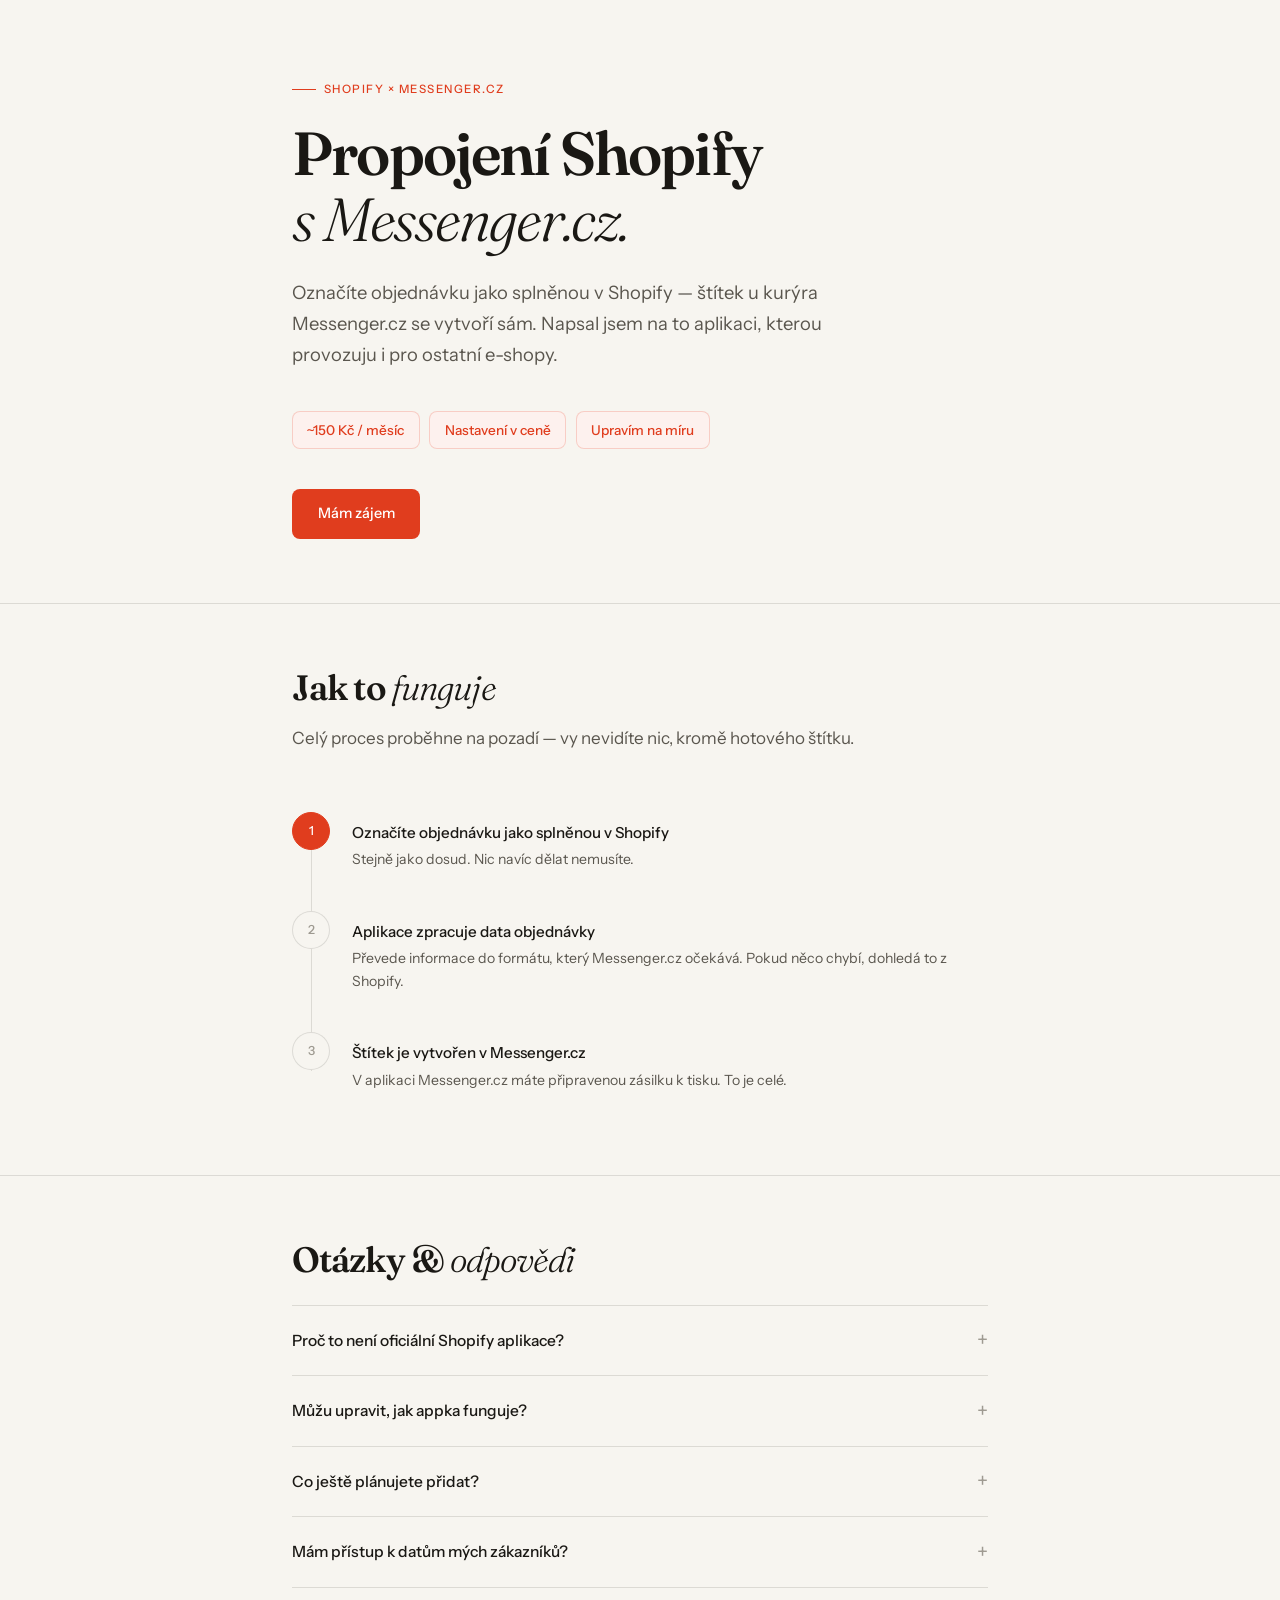
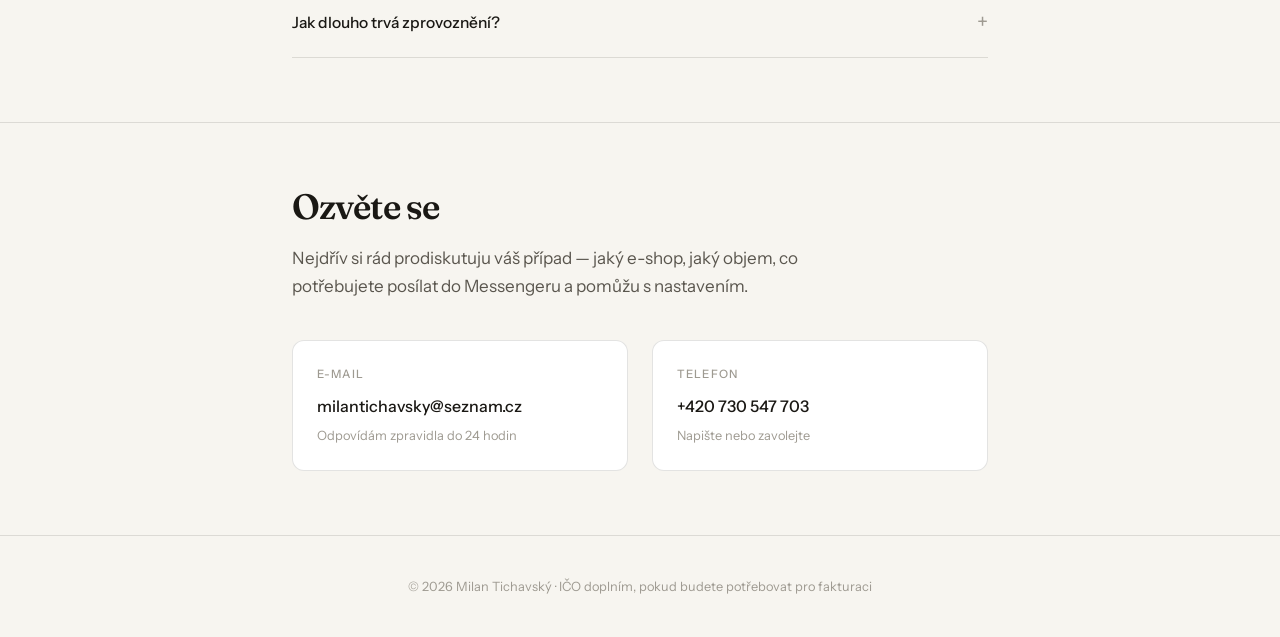
==== integrace-messenger/index.html @ 4d3cd2f3 "Init" ====
<!DOCTYPE html>
<html lang="cs">
<head>
  <meta charset="UTF-8" />
  <meta name="viewport" content="width=device-width, initial-scale=1.0" />

  <title>Shopify × Messenger.cz integrace | Automatické štítky pro váš e-shop</title>
  <meta name="description" content="Propojte Shopify s Messenger.cz bez kompromisů. Při splnění objednávky se štítek vytvoří automaticky. Nastavení, podpora a provoz za ~150 Kč/měsíc." />
  <meta name="author" content="Milan Tichavský" />
  <link rel="canonical" href="https://milanticho.github.io/integrace-messenger/" />

  <!-- Open Graph -->
  <meta property="og:type" content="website" />
  <meta property="og:title" content="Shopify × Messenger.cz integrace" />
  <meta property="og:description" content="Automatické vytváření štítků při splnění objednávky. Žádná složitost, férová cena, živý člověk za tím." />
  <meta property="og:url" content="https://milanticho.github.io/integrace-messenger/" />
  <meta property="og:locale" content="cs_CZ" />

  <!-- Structured Data -->
  <script type="application/ld+json">
  {
    "@context": "https://schema.org",
    "@type": "Service",
    "name": "Shopify × Messenger.cz integrace",
    "description": "Automatické propojení Shopify e-shopu s kurýrní službou Messenger.cz. Při splnění objednávky se automaticky vytvoří přepravní štítek.",
    "provider": {
      "@type": "Person",
      "name": "Milan Tichavský",
      "email": "milantichavsky@seznam.cz",
      "telephone": "+420730547703"
    },
    "offers": {
      "@type": "Offer",
      "priceCurrency": "CZK",
      "price": "150",
      "priceSpecification": {
        "@type": "UnitPriceSpecification",
        "price": "150",
        "priceCurrency": "CZK",
        "unitText": "měsíc"
      }
    },
    "areaServed": "CZ"
  }
  </script>

  <link rel="preconnect" href="https://fonts.googleapis.com" />
  <link rel="preconnect" href="https://fonts.gstatic.com" crossorigin />
  <link href="https://fonts.googleapis.com/css2?family=Fraunces:ital,opsz,wght@0,9..144,300;0,9..144,600;1,9..144,300&family=Instrument+Sans:wght@400;500&display=swap" rel="stylesheet" />

  <style>
    *, *::before, *::after { box-sizing: border-box; margin: 0; padding: 0; }

    :root {
      --bg: #f7f5f0;
      --surface: #ffffff;
      --ink: #1a1814;
      --ink2: #5a564e;
      --ink3: #9e9a91;
      --accent: #e03d1e;
      --accent-bg: #fdf1ee;
      --rule: rgba(26,24,20,0.12);
      --max: 760px;
    }

    html { scroll-behavior: smooth; }

    body {
      font-family: 'Instrument Sans', sans-serif;
      background: var(--bg);
      color: var(--ink);
      font-size: 17px;
      line-height: 1.65;
      -webkit-font-smoothing: antialiased;
    }

    /* ── Layout ── */
    .wrap {
      max-width: var(--max);
      margin: 0 auto;
      padding: 0 2rem;
    }

    /* ── Nav ── */
    nav {
      border-bottom: 1px solid var(--rule);
      padding: 1.25rem 0;
      position: sticky;
      top: 0;
      background: rgba(247,245,240,0.92);
      backdrop-filter: blur(8px);
      z-index: 10;
    }

    nav .wrap {
      display: flex;
      align-items: center;
      justify-content: space-between;
    }

    .nav-logo {
      font-family: 'Fraunces', serif;
      font-size: 1rem;
      font-weight: 300;
      letter-spacing: -0.01em;
      color: var(--ink);
      text-decoration: none;
    }

    .nav-logo span {
      color: var(--accent);
    }

    .nav-cta {
      font-size: 0.8rem;
      font-weight: 500;
      color: var(--accent);
      text-decoration: none;
      border: 1.5px solid var(--accent);
      border-radius: 6px;
      padding: 0.4rem 0.9rem;
      transition: background 0.15s, color 0.15s;
    }

    .nav-cta:hover {
      background: var(--accent);
      color: #fff;
    }

    /* ── Hero ── */
    .hero {
      padding: 5rem 0 4rem;
      border-bottom: 1px solid var(--rule);

      opacity: 0;
      transform: translateY(16px);
      animation: rise 0.6s cubic-bezier(0.22,1,0.36,1) 0.1s forwards;
    }

    @keyframes rise {
      to { opacity: 1; transform: translateY(0); }
    }

    .eyebrow {
      font-size: 0.72rem;
      font-weight: 500;
      letter-spacing: 0.13em;
      text-transform: uppercase;
      color: var(--accent);
      margin-bottom: 1.4rem;
      display: flex;
      align-items: center;
      gap: 0.5rem;
    }

    .eyebrow::before {
      content: '';
      display: block;
      width: 24px;
      height: 1.5px;
      background: var(--accent);
    }

    h1 {
      font-family: 'Fraunces', serif;
      font-size: clamp(2.4rem, 5.5vw, 3.8rem);
      font-weight: 600;
      line-height: 1.08;
      letter-spacing: -0.03em;
      color: var(--ink);
      margin-bottom: 1.5rem;
    }

    h1 em {
      font-style: italic;
      font-weight: 300;
    }

    .hero-sub {
      font-size: 1.15rem;
      color: var(--ink2);
      max-width: 560px;
      line-height: 1.7;
      margin-bottom: 2.5rem;
    }

    .hero-pills {
      display: flex;
      gap: 0.6rem;
      flex-wrap: wrap;
      margin-bottom: 2.5rem;
    }

    .price-pill {
      display: inline-flex;
      align-items: center;
      background: var(--accent-bg);
      border: 1.5px solid rgba(224,61,30,0.2);
      border-radius: 8px;
      padding: 0.45rem 0.9rem;
      font-size: 0.85rem;
      font-weight: 500;
      color: var(--accent);
    }

    .hero-actions {
      display: flex;
      gap: 1rem;
      flex-wrap: wrap;
      align-items: center;
    }

    .btn-primary {
      font-family: 'Instrument Sans', sans-serif;
      font-size: 0.9rem;
      font-weight: 500;
      color: #fff;
      background: var(--accent);
      border: none;
      border-radius: 8px;
      padding: 0.8rem 1.6rem;
      cursor: pointer;
      text-decoration: none;
      transition: opacity 0.15s, transform 0.15s;
      display: inline-block;
    }

    .btn-primary:hover { opacity: 0.88; transform: translateY(-1px); }

    .btn-ghost {
      font-size: 0.9rem;
      color: var(--ink2);
      text-decoration: none;
      border-bottom: 1px solid var(--rule);
      padding-bottom: 1px;
      transition: color 0.15s, border-color 0.15s;
    }

    .btn-ghost:hover { color: var(--ink); border-color: var(--ink); }

    /* ── Sections ── */
    section {
      padding: 4rem 0;
      border-bottom: 1px solid var(--rule);
    }

    h2 {
      font-family: 'Fraunces', serif;
      font-size: clamp(1.6rem, 3.5vw, 2.2rem);
      font-weight: 600;
      line-height: 1.15;
      letter-spacing: -0.025em;
      margin-bottom: 1rem;
    }

    h2 em { font-style: italic; font-weight: 300; }

    .section-intro {
      color: var(--ink2);
      max-width: 580px;
      margin-bottom: 2.5rem;
    }

    /* ── How it works ── */
    .steps {
      display: flex;
      flex-direction: column;
      gap: 0;
      position: relative;
    }

    .steps::before {
      content: '';
      position: absolute;
      left: 19px;
      top: 40px;
      bottom: 40px;
      width: 1px;
      background: var(--rule);
    }

    .step {
      display: grid;
      grid-template-columns: 40px 1fr;
      gap: 1.25rem;
      padding: 1.25rem 0;
      align-items: start;
    }

    .step-num {
      width: 38px;
      height: 38px;
      border-radius: 50%;
      border: 1.5px solid var(--rule);
      background: var(--bg);
      display: flex;
      align-items: center;
      justify-content: center;
      font-size: 0.78rem;
      font-weight: 500;
      color: var(--ink3);
      flex-shrink: 0;
      position: relative;
      z-index: 1;
    }

    .step-num.active {
      border-color: var(--accent);
      background: var(--accent);
      color: #fff;
    }

    .step-title {
      font-weight: 500;
      font-size: 0.95rem;
      margin-bottom: 0.2rem;
      margin-top: 0.5rem;
    }

    .step-desc {
      font-size: 0.88rem;
      color: var(--ink2);
      line-height: 1.6;
    }

    /* ── Honesty box ── */
    .honesty-box {
      background: var(--surface);
      border: 1px solid var(--rule);
      border-left: 3px solid var(--accent);
      border-radius: 10px;
      padding: 1.75rem 2rem;
      margin-top: 1rem;
    }

    .honesty-box p + p { margin-top: 0.85rem; }

    .honesty-box strong {
      font-weight: 500;
      color: var(--ink);
    }

    /* ── FAQ ── */
    .faq-list {
      display: flex;
      flex-direction: column;
      gap: 0;
    }

    details {
      border-bottom: 1px solid var(--rule);
    }

    details:first-child { border-top: 1px solid var(--rule); }

    summary {
      font-weight: 500;
      font-size: 0.97rem;
      padding: 1.1rem 0;
      cursor: pointer;
      list-style: none;
      display: flex;
      justify-content: space-between;
      align-items: center;
      gap: 1rem;
    }

    summary::-webkit-details-marker { display: none; }

    summary::after {
      content: '+';
      font-size: 1.3rem;
      font-weight: 300;
      color: var(--ink3);
      flex-shrink: 0;
      transition: transform 0.2s;
    }

    details[open] summary::after {
      transform: rotate(45deg);
    }

    .faq-answer {
      font-size: 0.9rem;
      color: var(--ink2);
      line-height: 1.7;
      padding-bottom: 1.1rem;
    }

    .faq-answer p + p { margin-top: 0.6rem; }

    /* ── Contact ── */
    .contact-grid {
      display: grid;
      grid-template-columns: 1fr 1fr;
      gap: 1.5rem;
      margin-top: 0.5rem;
    }

    @media (max-width: 520px) {
      .contact-grid { grid-template-columns: 1fr; }
    }

    .contact-card {
      background: var(--surface);
      border: 1px solid var(--rule);
      border-radius: 12px;
      padding: 1.5rem;
    }

    .contact-label {
      font-size: 0.72rem;
      font-weight: 500;
      letter-spacing: 0.1em;
      text-transform: uppercase;
      color: var(--ink3);
      margin-bottom: 0.5rem;
    }

    .contact-value {
      font-size: 1rem;
      font-weight: 500;
      color: var(--ink);
      text-decoration: none;
      word-break: break-all;
    }

    .contact-value:hover { color: var(--accent); }

    .contact-note {
      font-size: 0.8rem;
      color: var(--ink3);
      margin-top: 0.35rem;
    }

    /* ── Footer ── */
    footer {
      padding: 2.5rem 0;
      text-align: center;
      font-size: 0.8rem;
      color: var(--ink3);
    }

    footer a {
      color: var(--ink3);
      text-decoration: none;
    }

    footer a:hover { color: var(--accent); }

    /* ── Utilities ── */
    .mt-sm { margin-top: 0.75rem; }
    .mt-md { margin-top: 1.5rem; }

    a { color: var(--accent); }

    /* ── Stagger animations ── */
    .fade-in {
      opacity: 0;
      transform: translateY(14px);
      transition: opacity 0.5s ease, transform 0.5s ease;
    }

    .fade-in.visible {
      opacity: 1;
      transform: translateY(0);
    }
  </style>
</head>
<body>
  <!-- ── Hero ── -->
  <header class="hero">
    <div class="wrap">
      <p class="eyebrow">Shopify × Messenger.cz</p>
      <h1>Propojení Shopify<br /><em>s Messenger.cz.</em></h1>
      <p class="hero-sub">
        Označíte objednávku jako splněnou v Shopify — štítek u kurýra Messenger.cz
        se vytvoří sám. Napsal jsem na to aplikaci, kterou provozuju
        i pro ostatní e-shopy.
      </p>
      <div class="hero-pills">
        <div class="price-pill">~150 Kč / měsíc</div>
        <div class="price-pill">Nastavení v ceně</div>
        <div class="price-pill">Upravím na míru</div>
      </div>
      <div class="hero-actions">
        <a href="#kontakt" class="btn-primary">Mám zájem</a>
      </div>
    </div>
  </header>

  <!-- ── How it works ── -->
  <section id="jak-to-funguje">
    <div class="wrap fade-in">
      <h2>Jak to <em>funguje</em></h2>
      <p class="section-intro">Celý proces proběhne na pozadí — vy nevidíte nic, kromě hotového štítku.</p>
      <div class="steps">
        <div class="step">
          <div class="step-num active">1</div>
          <div>
            <p class="step-title">Označíte objednávku jako splněnou v Shopify</p>
            <p class="step-desc">Stejně jako dosud. Nic navíc dělat nemusíte.</p>
          </div>
        </div>
        <div class="step">
          <div class="step-num">2</div>
          <div>
            <p class="step-title">Aplikace zpracuje data objednávky</p>
            <p class="step-desc">Převede informace do formátu, který Messenger.cz očekává. Pokud něco chybí, dohledá to z Shopify.</p>
          </div>
        </div>
        <div class="step">
          <div class="step-num">3</div>
          <div>
            <p class="step-title">Štítek je vytvořen v Messenger.cz</p>
            <p class="step-desc">V aplikaci Messenger.cz máte připravenou zásilku k tisku. To je celé.</p>
          </div>
        </div>
      </div>
    </div>
  </section>

  <!-- ── FAQ ── -->
  <section id="faq">
    <div class="wrap fade-in">
      <h2>Otázky & <em>odpovědi</em></h2>
      <div class="faq-list mt-md">
        <details>
          <summary>Proč to není oficiální Shopify aplikace?</summary>
          <div class="faq-answer">
            <p>Napsal jsem si aplikaci sám pro bráchův e-shop <a href="https://euphorias.cz" target="_blank"
                rel="noopener">euphorias.cz</a> a protože funguje, nabízím ji i ostatním. Shopify aplikace se mi momentálně nevyplatí, výsledek by byl funkčně stejný.</p>
          </div>
        </details>

        <details>
          <summary>Můžu upravit, jak appka funguje?</summary>
          <div class="faq-answer">
            <p>Ano. Aktuálně se štítek vytváří při označení objednávky jako splněné, ale spouštění i předávaná data se dají změnit podle vašich potřeb.</p>
          </div>
        </details>

        <details>
          <summary>Co ještě plánujete přidat?</summary>
          <div class="faq-answer">
            <p>Automatické propisování čísla zásilky zpátky do Shopify objednávky a odkaz na zásilku v Messenger.cz. Ještě jsem se k tomu nedostal, ale jde to udělat.</p>
          </div>
        </details>

        <details>
          <summary>Mám přístup k datům mých zákazníků?</summary>
          <div class="faq-answer">
            <p>Data zákazníků prochází aplikací jen po dobu zpracování požadavku — nikam se neukládají. Aplikace běží
            na Cloudflare Workers, takže žádné trvalé uchovávání dat neexistuje.</p>
          </div>
        </details>

        <details>
          <summary>Jak dlouho trvá zprovoznění?</summary>
          <div class="faq-answer">
            <p>Krátká konzultace, nastavení webhooků v Shopify a nasazení — reálně hodiny. Záleží hlavně na
            tom, kdy si zavoláme nebo si vyměníme e-maily.</p>
          </div>
        </details>
      </div>
    </div>
  </section>

  <!-- ── Contact ── -->
  <section id="kontakt">
    <div class="wrap fade-in">
      <h2>Ozvěte se</h2>
      <p class="section-intro">
        Nejdřív si rád prodiskutuju váš případ — jaký e-shop, jaký objem,
        co potřebujete posílat do Messengeru a pomůžu s nastavením.
      </p>
      <div class="contact-grid">
        <div class="contact-card">
          <p class="contact-label">E-mail</p>
          <a class="contact-value" href="mailto:milantichavsky@seznam.cz">milantichavsky@seznam.cz</a>
          <p class="contact-note">Odpovídám zpravidla do 24 hodin</p>
        </div>
        <div class="contact-card">
          <p class="contact-label">Telefon</p>
          <a class="contact-value" href="tel:+420730547703">+420 730 547 703</a>
          <p class="contact-note">Napište nebo zavolejte</p>
        </div>
      </div>
    </div>
  </section>

  <!-- ── Footer ── -->
  <footer>
    <div class="wrap">
      <p>&copy; 2026 Milan Tichavský · IČO doplním, pokud budete potřebovat pro fakturaci</p>
    </div>
  </footer>

  <script>
    // Scroll-triggered fade-in
    const obs = new IntersectionObserver(
      entries => entries.forEach(e => { if (e.isIntersecting) { e.target.classList.add('visible'); obs.unobserve(e.target); } }),
      { threshold: 0.1 }
    );
    document.querySelectorAll('.fade-in').forEach(el => obs.observe(el));
  </script>
</body>
</html>
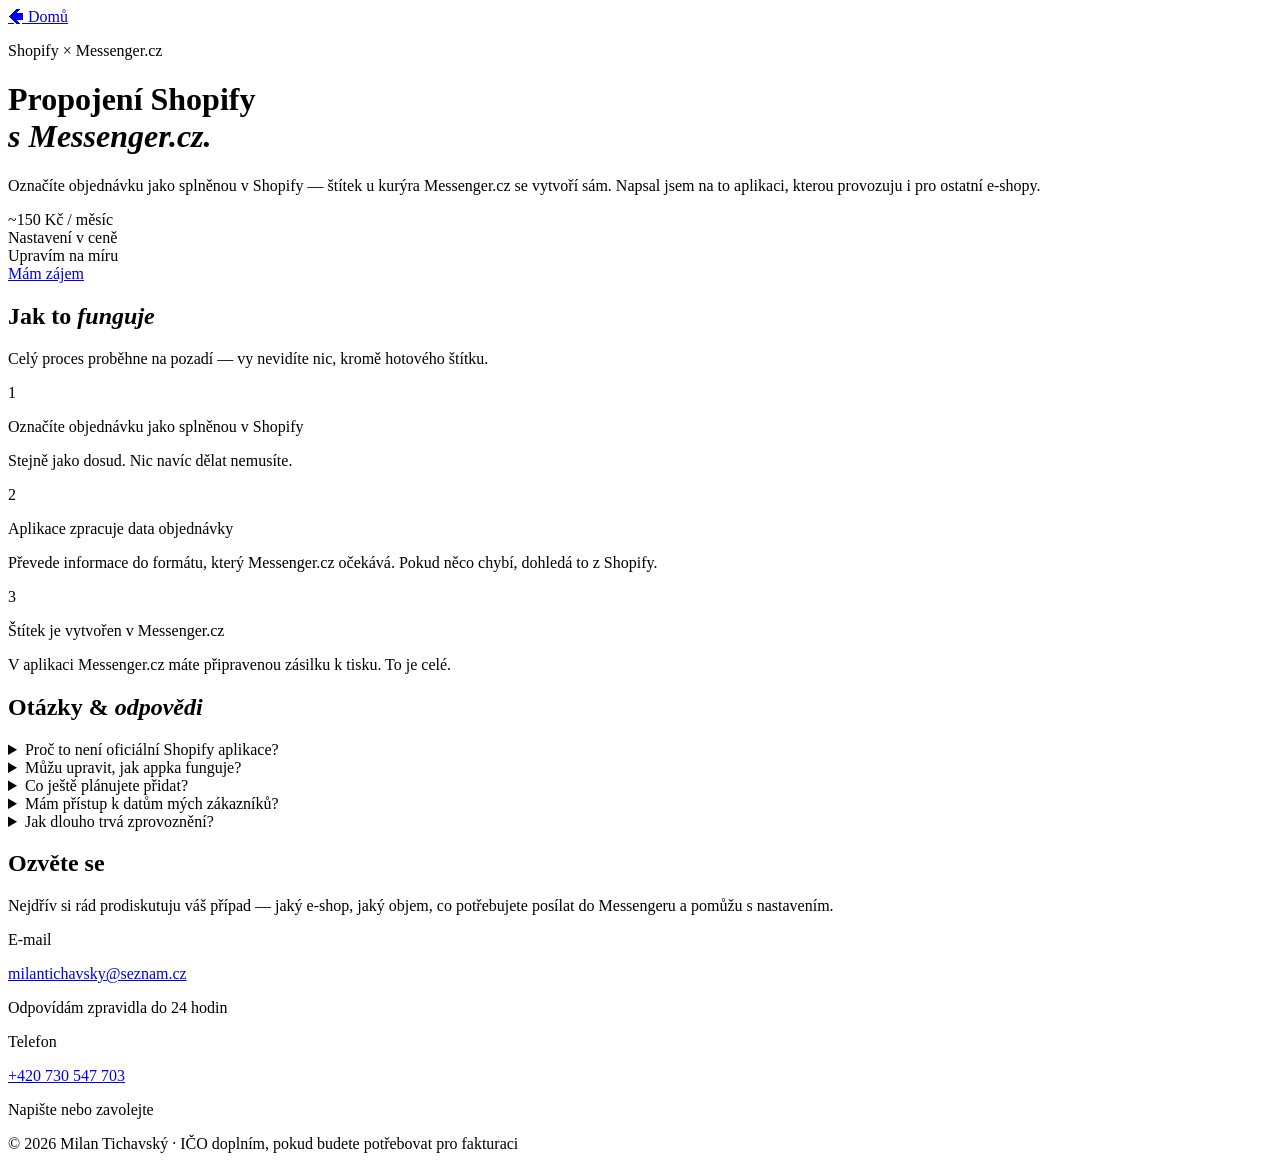
==== commit dc61c3b8: "Improve!" ====
--- a/integrace-messenger/index.html
+++ b/integrace-messenger/index.html
@@ -47,427 +47,11 @@
   <link rel="preconnect" href="https://fonts.googleapis.com" />
   <link rel="preconnect" href="https://fonts.gstatic.com" crossorigin />
   <link href="https://fonts.googleapis.com/css2?family=Fraunces:ital,opsz,wght@0,9..144,300;0,9..144,600;1,9..144,300&family=Instrument+Sans:wght@400;500&display=swap" rel="stylesheet" />
-
-  <style>
-    *, *::before, *::after { box-sizing: border-box; margin: 0; padding: 0; }
-
-    :root {
-      --bg: #f7f5f0;
-      --surface: #ffffff;
-      --ink: #1a1814;
-      --ink2: #5a564e;
-      --ink3: #9e9a91;
-      --accent: #e03d1e;
-      --accent-bg: #fdf1ee;
-      --rule: rgba(26,24,20,0.12);
-      --max: 760px;
-    }
-
-    html { scroll-behavior: smooth; }
-
-    body {
-      font-family: 'Instrument Sans', sans-serif;
-      background: var(--bg);
-      color: var(--ink);
-      font-size: 17px;
-      line-height: 1.65;
-      -webkit-font-smoothing: antialiased;
-    }
-
-    /* ── Layout ── */
-    .wrap {
-      max-width: var(--max);
-      margin: 0 auto;
-      padding: 0 2rem;
-    }
-
-    /* ── Nav ── */
-    nav {
-      border-bottom: 1px solid var(--rule);
-      padding: 1.25rem 0;
-      position: sticky;
-      top: 0;
-      background: rgba(247,245,240,0.92);
-      backdrop-filter: blur(8px);
-      z-index: 10;
-    }
-
-    nav .wrap {
-      display: flex;
-      align-items: center;
-      justify-content: space-between;
-    }
-
-    .nav-logo {
-      font-family: 'Fraunces', serif;
-      font-size: 1rem;
-      font-weight: 300;
-      letter-spacing: -0.01em;
-      color: var(--ink);
-      text-decoration: none;
-    }
-
-    .nav-logo span {
-      color: var(--accent);
-    }
-
-    .nav-cta {
-      font-size: 0.8rem;
-      font-weight: 500;
-      color: var(--accent);
-      text-decoration: none;
-      border: 1.5px solid var(--accent);
-      border-radius: 6px;
-      padding: 0.4rem 0.9rem;
-      transition: background 0.15s, color 0.15s;
-    }
-
-    .nav-cta:hover {
-      background: var(--accent);
-      color: #fff;
-    }
-
-    /* ── Hero ── */
-    .hero {
-      padding: 5rem 0 4rem;
-      border-bottom: 1px solid var(--rule);
-
-      opacity: 0;
-      transform: translateY(16px);
-      animation: rise 0.6s cubic-bezier(0.22,1,0.36,1) 0.1s forwards;
-    }
-
-    @keyframes rise {
-      to { opacity: 1; transform: translateY(0); }
-    }
-
-    .eyebrow {
-      font-size: 0.72rem;
-      font-weight: 500;
-      letter-spacing: 0.13em;
-      text-transform: uppercase;
-      color: var(--accent);
-      margin-bottom: 1.4rem;
-      display: flex;
-      align-items: center;
-      gap: 0.5rem;
-    }
-
-    .eyebrow::before {
-      content: '';
-      display: block;
-      width: 24px;
-      height: 1.5px;
-      background: var(--accent);
-    }
-
-    h1 {
-      font-family: 'Fraunces', serif;
-      font-size: clamp(2.4rem, 5.5vw, 3.8rem);
-      font-weight: 600;
-      line-height: 1.08;
-      letter-spacing: -0.03em;
-      color: var(--ink);
-      margin-bottom: 1.5rem;
-    }
-
-    h1 em {
-      font-style: italic;
-      font-weight: 300;
-    }
-
-    .hero-sub {
-      font-size: 1.15rem;
-      color: var(--ink2);
-      max-width: 560px;
-      line-height: 1.7;
-      margin-bottom: 2.5rem;
-    }
-
-    .hero-pills {
-      display: flex;
-      gap: 0.6rem;
-      flex-wrap: wrap;
-      margin-bottom: 2.5rem;
-    }
-
-    .price-pill {
-      display: inline-flex;
-      align-items: center;
-      background: var(--accent-bg);
-      border: 1.5px solid rgba(224,61,30,0.2);
-      border-radius: 8px;
-      padding: 0.45rem 0.9rem;
-      font-size: 0.85rem;
-      font-weight: 500;
-      color: var(--accent);
-    }
-
-    .hero-actions {
-      display: flex;
-      gap: 1rem;
-      flex-wrap: wrap;
-      align-items: center;
-    }
-
-    .btn-primary {
-      font-family: 'Instrument Sans', sans-serif;
-      font-size: 0.9rem;
-      font-weight: 500;
-      color: #fff;
-      background: var(--accent);
-      border: none;
-      border-radius: 8px;
-      padding: 0.8rem 1.6rem;
-      cursor: pointer;
-      text-decoration: none;
-      transition: opacity 0.15s, transform 0.15s;
-      display: inline-block;
-    }
-
-    .btn-primary:hover { opacity: 0.88; transform: translateY(-1px); }
-
-    .btn-ghost {
-      font-size: 0.9rem;
-      color: var(--ink2);
-      text-decoration: none;
-      border-bottom: 1px solid var(--rule);
-      padding-bottom: 1px;
-      transition: color 0.15s, border-color 0.15s;
-    }
-
-    .btn-ghost:hover { color: var(--ink); border-color: var(--ink); }
-
-    /* ── Sections ── */
-    section {
-      padding: 4rem 0;
-      border-bottom: 1px solid var(--rule);
-    }
-
-    h2 {
-      font-family: 'Fraunces', serif;
-      font-size: clamp(1.6rem, 3.5vw, 2.2rem);
-      font-weight: 600;
-      line-height: 1.15;
-      letter-spacing: -0.025em;
-      margin-bottom: 1rem;
-    }
-
-    h2 em { font-style: italic; font-weight: 300; }
-
-    .section-intro {
-      color: var(--ink2);
-      max-width: 580px;
-      margin-bottom: 2.5rem;
-    }
-
-    /* ── How it works ── */
-    .steps {
-      display: flex;
-      flex-direction: column;
-      gap: 0;
-      position: relative;
-    }
-
-    .steps::before {
-      content: '';
-      position: absolute;
-      left: 19px;
-      top: 40px;
-      bottom: 40px;
-      width: 1px;
-      background: var(--rule);
-    }
-
-    .step {
-      display: grid;
-      grid-template-columns: 40px 1fr;
-      gap: 1.25rem;
-      padding: 1.25rem 0;
-      align-items: start;
-    }
-
-    .step-num {
-      width: 38px;
-      height: 38px;
-      border-radius: 50%;
-      border: 1.5px solid var(--rule);
-      background: var(--bg);
-      display: flex;
-      align-items: center;
-      justify-content: center;
-      font-size: 0.78rem;
-      font-weight: 500;
-      color: var(--ink3);
-      flex-shrink: 0;
-      position: relative;
-      z-index: 1;
-    }
-
-    .step-num.active {
-      border-color: var(--accent);
-      background: var(--accent);
-      color: #fff;
-    }
-
-    .step-title {
-      font-weight: 500;
-      font-size: 0.95rem;
-      margin-bottom: 0.2rem;
-      margin-top: 0.5rem;
-    }
-
-    .step-desc {
-      font-size: 0.88rem;
-      color: var(--ink2);
-      line-height: 1.6;
-    }
-
-    /* ── Honesty box ── */
-    .honesty-box {
-      background: var(--surface);
-      border: 1px solid var(--rule);
-      border-left: 3px solid var(--accent);
-      border-radius: 10px;
-      padding: 1.75rem 2rem;
-      margin-top: 1rem;
-    }
-
-    .honesty-box p + p { margin-top: 0.85rem; }
-
-    .honesty-box strong {
-      font-weight: 500;
-      color: var(--ink);
-    }
-
-    /* ── FAQ ── */
-    .faq-list {
-      display: flex;
-      flex-direction: column;
-      gap: 0;
-    }
-
-    details {
-      border-bottom: 1px solid var(--rule);
-    }
-
-    details:first-child { border-top: 1px solid var(--rule); }
-
-    summary {
-      font-weight: 500;
-      font-size: 0.97rem;
-      padding: 1.1rem 0;
-      cursor: pointer;
-      list-style: none;
-      display: flex;
-      justify-content: space-between;
-      align-items: center;
-      gap: 1rem;
-    }
-
-    summary::-webkit-details-marker { display: none; }
-
-    summary::after {
-      content: '+';
-      font-size: 1.3rem;
-      font-weight: 300;
-      color: var(--ink3);
-      flex-shrink: 0;
-      transition: transform 0.2s;
-    }
-
-    details[open] summary::after {
-      transform: rotate(45deg);
-    }
-
-    .faq-answer {
-      font-size: 0.9rem;
-      color: var(--ink2);
-      line-height: 1.7;
-      padding-bottom: 1.1rem;
-    }
-
-    .faq-answer p + p { margin-top: 0.6rem; }
-
-    /* ── Contact ── */
-    .contact-grid {
-      display: grid;
-      grid-template-columns: 1fr 1fr;
-      gap: 1.5rem;
-      margin-top: 0.5rem;
-    }
-
-    @media (max-width: 520px) {
-      .contact-grid { grid-template-columns: 1fr; }
-    }
-
-    .contact-card {
-      background: var(--surface);
-      border: 1px solid var(--rule);
-      border-radius: 12px;
-      padding: 1.5rem;
-    }
-
-    .contact-label {
-      font-size: 0.72rem;
-      font-weight: 500;
-      letter-spacing: 0.1em;
-      text-transform: uppercase;
-      color: var(--ink3);
-      margin-bottom: 0.5rem;
-    }
-
-    .contact-value {
-      font-size: 1rem;
-      font-weight: 500;
-      color: var(--ink);
-      text-decoration: none;
-      word-break: break-all;
-    }
-
-    .contact-value:hover { color: var(--accent); }
-
-    .contact-note {
-      font-size: 0.8rem;
-      color: var(--ink3);
-      margin-top: 0.35rem;
-    }
-
-    /* ── Footer ── */
-    footer {
-      padding: 2.5rem 0;
-      text-align: center;
-      font-size: 0.8rem;
-      color: var(--ink3);
-    }
-
-    footer a {
-      color: var(--ink3);
-      text-decoration: none;
-    }
-
-    footer a:hover { color: var(--accent); }
-
-    /* ── Utilities ── */
-    .mt-sm { margin-top: 0.75rem; }
-    .mt-md { margin-top: 1.5rem; }
-
-    a { color: var(--accent); }
-
-    /* ── Stagger animations ── */
-    .fade-in {
-      opacity: 0;
-      transform: translateY(14px);
-      transition: opacity 0.5s ease, transform 0.5s ease;
-    }
-
-    .fade-in.visible {
-      opacity: 1;
-      transform: translateY(0);
-    }
-  </style>
+  <link rel="stylesheet" href="../style.css" />
 </head>
 <body>
+  <a href="../index.html" class="back-pill" id="backPill">🢀 Domů</a>
+
   <!-- ── Hero ── -->
   <header class="hero">
     <div class="wrap">
@@ -597,6 +181,12 @@
   </footer>
 
   <script>
+    // Back pill — hide after scrolling down a bit
+    const pill = document.getElementById('backPill');
+    window.addEventListener('scroll', () => {
+      pill.classList.toggle('hidden', window.scrollY > 80);
+    }, { passive: true });
+
     // Scroll-triggered fade-in
     const obs = new IntersectionObserver(
       entries => entries.forEach(e => { if (e.isIntersecting) { e.target.classList.add('visible'); obs.unobserve(e.target); } }),
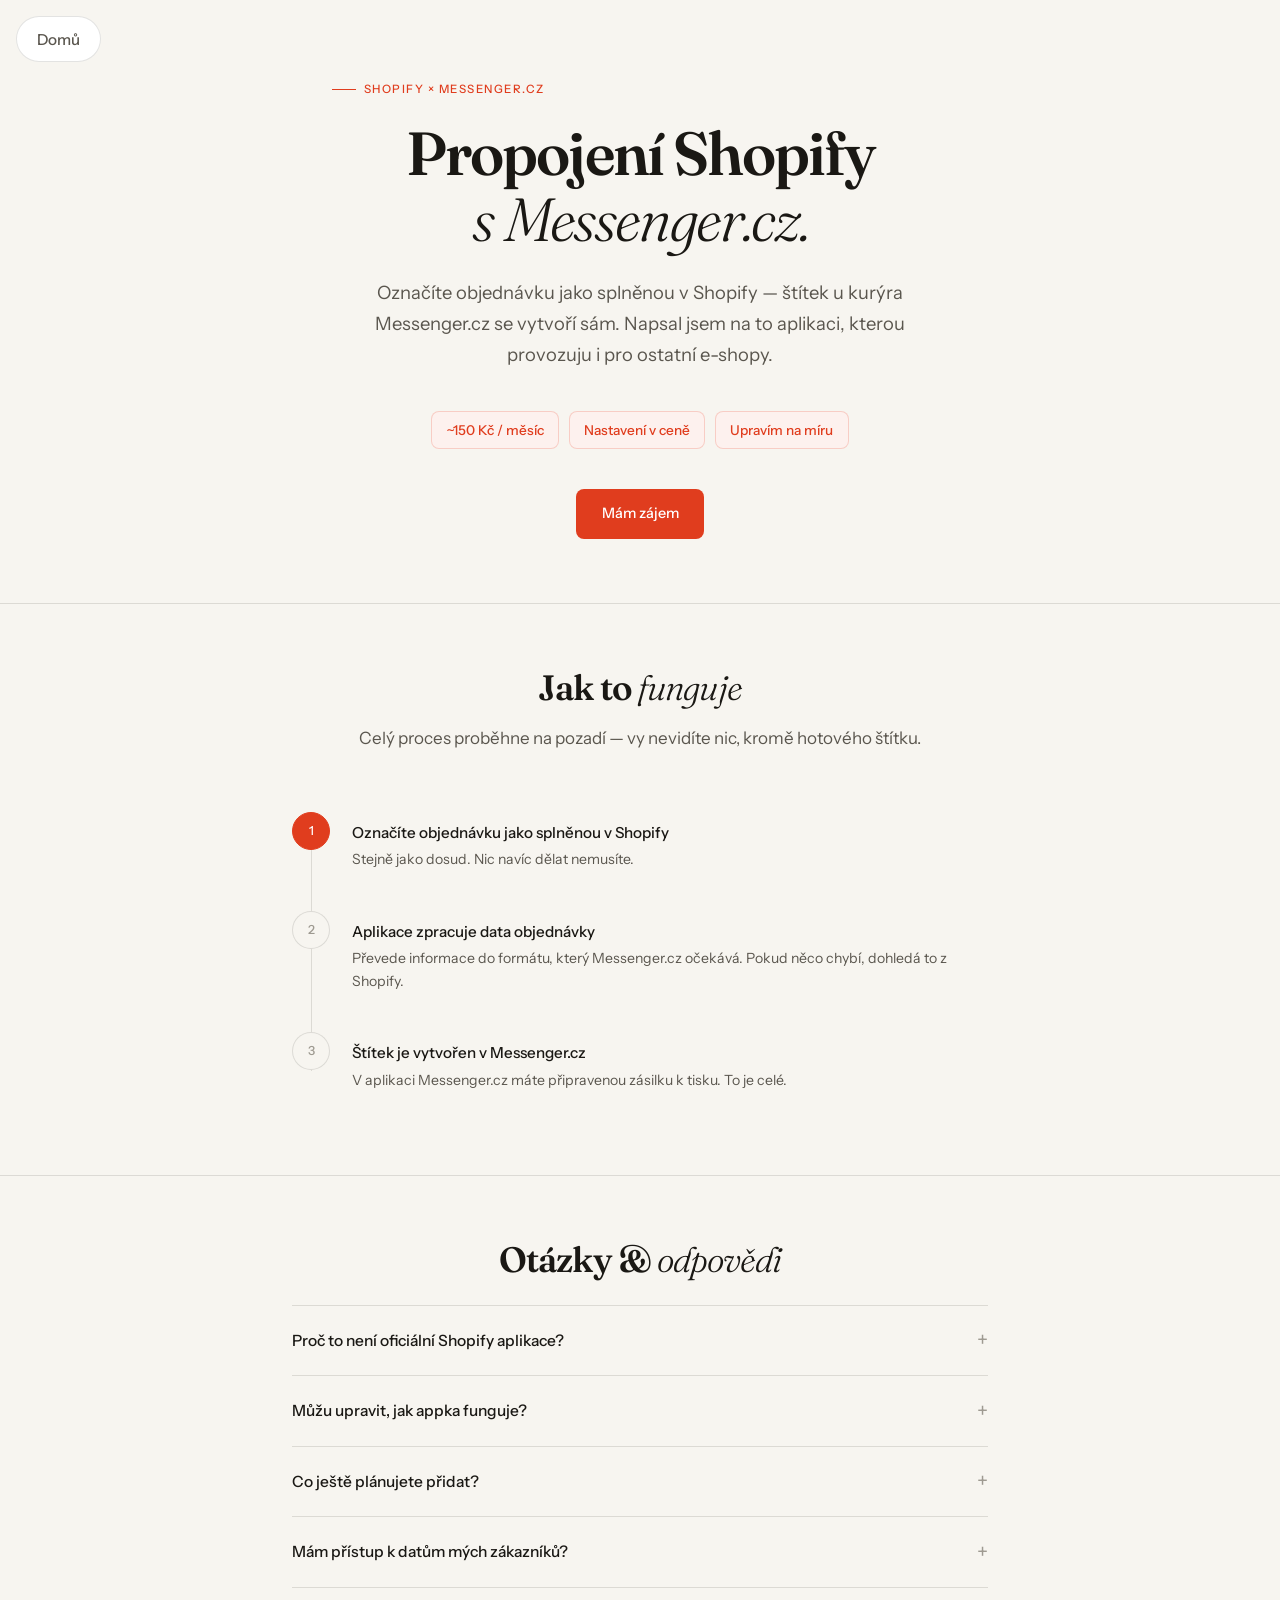
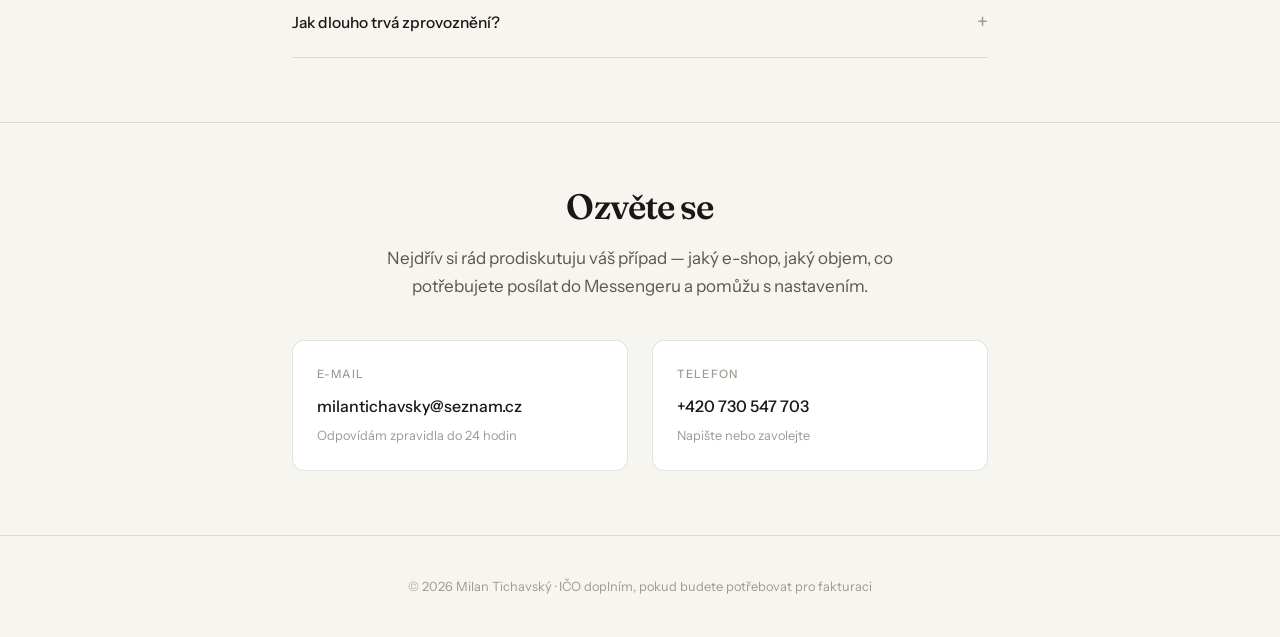
==== commit 8cb30978: "Home - arrow not supported on Safari" ====
--- a/integrace-messenger/index.html
+++ b/integrace-messenger/index.html
@@ -50,7 +50,7 @@
   <link rel="stylesheet" href="../style.css" />
 </head>
 <body>
-  <a href="../index.html" class="back-pill" id="backPill">🢀 Domů</a>
+  <a href="../index.html" class="back-pill" id="backPill">Domů</a>
 
   <!-- ── Hero ── -->
   <header class="hero">
--- a/style.css
+++ b/style.css
@@ -0,0 +1,467 @@
+*, *::before, *::after { box-sizing: border-box; margin: 0; padding: 0; }
+
+:root {
+  --bg: #f7f5f0;
+  --surface: #ffffff;
+  --ink: #1a1814;
+  --ink2: #5a564e;
+  --ink3: #9e9a91;
+  --accent: #e03d1e;
+  --accent-bg: #fdf1ee;
+  --rule: rgba(26,24,20,0.12);
+  --max: 760px;
+}
+
+html { scroll-behavior: smooth; }
+
+body {
+  font-family: 'Instrument Sans', sans-serif;
+  background: var(--bg);
+  color: var(--ink);
+  font-size: 17px;
+  line-height: 1.65;
+  -webkit-font-smoothing: antialiased;
+}
+
+/* ── Layout ── */
+.wrap {
+  max-width: var(--max);
+  margin: 0 auto;
+  padding: 0 2rem;
+}
+
+/* ── Nav ── */
+nav {
+  border-bottom: 1px solid var(--rule);
+  padding: 1.25rem 0;
+  position: sticky;
+  top: 0;
+  background: rgba(247,245,240,0.92);
+  backdrop-filter: blur(8px);
+  z-index: 10;
+}
+
+nav .wrap {
+  display: flex;
+  align-items: center;
+  justify-content: space-between;
+}
+
+.nav-logo {
+  font-family: 'Fraunces', serif;
+  font-size: 1rem;
+  font-weight: 300;
+  letter-spacing: -0.01em;
+  color: var(--ink);
+  text-decoration: none;
+}
+
+.nav-logo span {
+  color: var(--accent);
+}
+
+.nav-cta {
+  font-size: 0.8rem;
+  font-weight: 500;
+  color: var(--accent);
+  text-decoration: none;
+  border: 1.5px solid var(--accent);
+  border-radius: 6px;
+  padding: 0.4rem 0.9rem;
+  transition: background 0.15s, color 0.15s;
+}
+
+.nav-cta:hover {
+  background: var(--accent);
+  color: #fff;
+}
+
+/* ── Centering ── */
+.hero .wrap,
+section .wrap { text-align: center; }
+
+.hero-sub,
+.section-intro { margin-left: auto; margin-right: auto; }
+
+.hero-actions,
+.hero-pills { justify-content: center; }
+
+.steps, .faq-list, .contact-grid { text-align: left; }
+
+/* ── Hero ── */
+.hero {
+  padding: 5rem 0 4rem;
+  border-bottom: 1px solid var(--rule);
+
+  opacity: 0;
+  transform: translateY(16px);
+  animation: rise 0.6s cubic-bezier(0.22,1,0.36,1) 0.1s forwards;
+}
+
+@keyframes rise {
+  to { opacity: 1; transform: translateY(0); }
+}
+
+.eyebrow {
+  font-size: 0.72rem;
+  font-weight: 500;
+  letter-spacing: 0.13em;
+  text-transform: uppercase;
+  color: var(--accent);
+  margin-bottom: 1.4rem;
+  display: flex;
+  align-items: center;
+  gap: 0.5rem;
+}
+
+@media (min-width: 768px) {
+  .eyebrow { padding-left: 2.5rem; }
+}
+
+.eyebrow::before {
+  content: '';
+  display: block;
+  width: 24px;
+  height: 1.5px;
+  background: var(--accent);
+}
+
+h1 {
+  font-family: 'Fraunces', serif;
+  font-size: clamp(2.4rem, 5.5vw, 3.8rem);
+  font-weight: 600;
+  line-height: 1.08;
+  letter-spacing: -0.03em;
+  color: var(--ink);
+  margin-bottom: 1.5rem;
+}
+
+h1 em {
+  font-style: italic;
+  font-weight: 300;
+}
+
+.hero-sub {
+  font-size: 1.15rem;
+  color: var(--ink2);
+  max-width: 560px;
+  line-height: 1.7;
+  margin-bottom: 2.5rem;
+}
+
+.hero-pills {
+  display: flex;
+  gap: 0.6rem;
+  flex-wrap: wrap;
+  margin-bottom: 2.5rem;
+}
+
+.price-pill {
+  display: inline-flex;
+  align-items: center;
+  background: var(--accent-bg);
+  border: 1.5px solid rgba(224,61,30,0.2);
+  border-radius: 8px;
+  padding: 0.45rem 0.9rem;
+  font-size: 0.85rem;
+  font-weight: 500;
+  color: var(--accent);
+}
+
+.hero-actions {
+  display: flex;
+  gap: 1rem;
+  flex-wrap: wrap;
+  align-items: center;
+}
+
+.btn-primary {
+  font-family: 'Instrument Sans', sans-serif;
+  font-size: 0.9rem;
+  font-weight: 500;
+  color: #fff;
+  background: var(--accent);
+  border: none;
+  border-radius: 8px;
+  padding: 0.8rem 1.6rem;
+  cursor: pointer;
+  text-decoration: none;
+  transition: opacity 0.15s, transform 0.15s;
+  display: inline-block;
+}
+
+.btn-primary:hover { opacity: 0.88; transform: translateY(-1px); }
+
+.btn-ghost {
+  font-size: 0.9rem;
+  color: var(--ink2);
+  text-decoration: none;
+  border-bottom: 1px solid var(--rule);
+  padding-bottom: 1px;
+  transition: color 0.15s, border-color 0.15s;
+}
+
+.btn-ghost:hover { color: var(--ink); border-color: var(--ink); }
+
+/* ── Sections ── */
+section {
+  padding: 4rem 0;
+  border-bottom: 1px solid var(--rule);
+}
+
+h2 {
+  font-family: 'Fraunces', serif;
+  font-size: clamp(1.6rem, 3.5vw, 2.2rem);
+  font-weight: 600;
+  line-height: 1.15;
+  letter-spacing: -0.025em;
+  margin-bottom: 1rem;
+}
+
+h2 em { font-style: italic; font-weight: 300; }
+
+.section-intro {
+  color: var(--ink2);
+  max-width: 580px;
+  margin-bottom: 2.5rem;
+}
+
+/* ── How it works ── */
+.steps {
+  display: flex;
+  flex-direction: column;
+  gap: 0;
+  position: relative;
+}
+
+.steps::before {
+  content: '';
+  position: absolute;
+  left: 19px;
+  top: 40px;
+  bottom: 40px;
+  width: 1px;
+  background: var(--rule);
+}
+
+.step {
+  display: grid;
+  grid-template-columns: 40px 1fr;
+  gap: 1.25rem;
+  padding: 1.25rem 0;
+  align-items: start;
+}
+
+.step-num {
+  width: 38px;
+  height: 38px;
+  border-radius: 50%;
+  border: 1.5px solid var(--rule);
+  background: var(--bg);
+  display: flex;
+  align-items: center;
+  justify-content: center;
+  font-size: 0.78rem;
+  font-weight: 500;
+  color: var(--ink3);
+  flex-shrink: 0;
+  position: relative;
+  z-index: 1;
+}
+
+.step-num.active {
+  border-color: var(--accent);
+  background: var(--accent);
+  color: #fff;
+}
+
+.step-title {
+  font-weight: 500;
+  font-size: 0.95rem;
+  margin-bottom: 0.2rem;
+  margin-top: 0.5rem;
+}
+
+.step-desc {
+  font-size: 0.88rem;
+  color: var(--ink2);
+  line-height: 1.6;
+}
+
+/* ── Honesty box ── */
+.honesty-box {
+  background: var(--surface);
+  border: 1px solid var(--rule);
+  border-left: 3px solid var(--accent);
+  border-radius: 10px;
+  padding: 1.75rem 2rem;
+  margin-top: 1rem;
+}
+
+.honesty-box p + p { margin-top: 0.85rem; }
+
+.honesty-box strong {
+  font-weight: 500;
+  color: var(--ink);
+}
+
+/* ── FAQ ── */
+.faq-list {
+  display: flex;
+  flex-direction: column;
+  gap: 0;
+}
+
+details {
+  border-bottom: 1px solid var(--rule);
+}
+
+details:first-child { border-top: 1px solid var(--rule); }
+
+summary {
+  font-weight: 500;
+  font-size: 0.97rem;
+  padding: 1.1rem 0;
+  cursor: pointer;
+  list-style: none;
+  display: flex;
+  justify-content: space-between;
+  align-items: center;
+  gap: 1rem;
+}
+
+summary::-webkit-details-marker { display: none; }
+
+summary::after {
+  content: '+';
+  font-size: 1.3rem;
+  font-weight: 300;
+  color: var(--ink3);
+  flex-shrink: 0;
+  transition: transform 0.2s;
+}
+
+details[open] summary::after {
+  transform: rotate(45deg);
+}
+
+.faq-answer {
+  font-size: 0.9rem;
+  color: var(--ink2);
+  line-height: 1.7;
+  padding-bottom: 1.1rem;
+}
+
+.faq-answer p + p { margin-top: 0.6rem; }
+
+/* ── Contact ── */
+.contact-grid {
+  display: grid;
+  grid-template-columns: 1fr 1fr;
+  gap: 1.5rem;
+  margin-top: 0.5rem;
+}
+
+@media (max-width: 520px) {
+  .contact-grid { grid-template-columns: 1fr; }
+}
+
+.contact-card {
+  background: var(--surface);
+  border: 1px solid var(--rule);
+  border-radius: 12px;
+  padding: 1.5rem;
+}
+
+.contact-label {
+  font-size: 0.72rem;
+  font-weight: 500;
+  letter-spacing: 0.1em;
+  text-transform: uppercase;
+  color: var(--ink3);
+  margin-bottom: 0.5rem;
+}
+
+.contact-value {
+  font-size: 1rem;
+  font-weight: 500;
+  color: var(--ink);
+  text-decoration: none;
+  word-break: break-all;
+}
+
+.contact-value:hover { color: var(--accent); }
+
+.contact-note {
+  font-size: 0.8rem;
+  color: var(--ink3);
+  margin-top: 0.35rem;
+}
+
+/* ── Footer ── */
+footer {
+  padding: 2.5rem 0;
+  text-align: center;
+  font-size: 0.8rem;
+  color: var(--ink3);
+}
+
+footer a {
+  color: var(--ink3);
+  text-decoration: none;
+}
+
+footer a:hover { color: var(--accent); }
+
+/* ── Utilities ── */
+.mt-sm { margin-top: 0.75rem; }
+.mt-md { margin-top: 1.5rem; }
+
+a { color: var(--accent); }
+
+/* ── Back pill ── */
+.back-pill {
+  position: fixed;
+  top: 1rem;
+  left: 1rem;
+  display: inline-flex;
+  align-items: center;
+  gap: 0.3rem;
+  font-size: 0.85rem;
+  font-weight: 500;
+  color: var(--ink2);
+  background: var(--surface);
+  border: 1px solid var(--rule);
+  border-radius: 999px;
+  padding: 0.5rem 1rem;
+  text-decoration: none;
+  z-index: 100;
+  transition: opacity 0.3s ease, transform 0.3s ease, color 0.15s;
+}
+
+@media (min-width: 768px) {
+  .back-pill {
+    font-size: 0.95rem;
+    padding: 0.6rem 1.25rem;
+  }
+}
+
+.back-pill:hover { color: var(--ink); }
+
+.back-pill.hidden {
+  opacity: 0;
+  transform: scale(0.85) translateY(-4px);
+  pointer-events: none;
+}
+
+/* ── Stagger animations ── */
+.fade-in {
+  opacity: 0;
+  transform: translateY(14px);
+  transition: opacity 0.5s ease, transform 0.5s ease;
+}
+
+.fade-in.visible {
+  opacity: 1;
+  transform: translateY(0);
+}
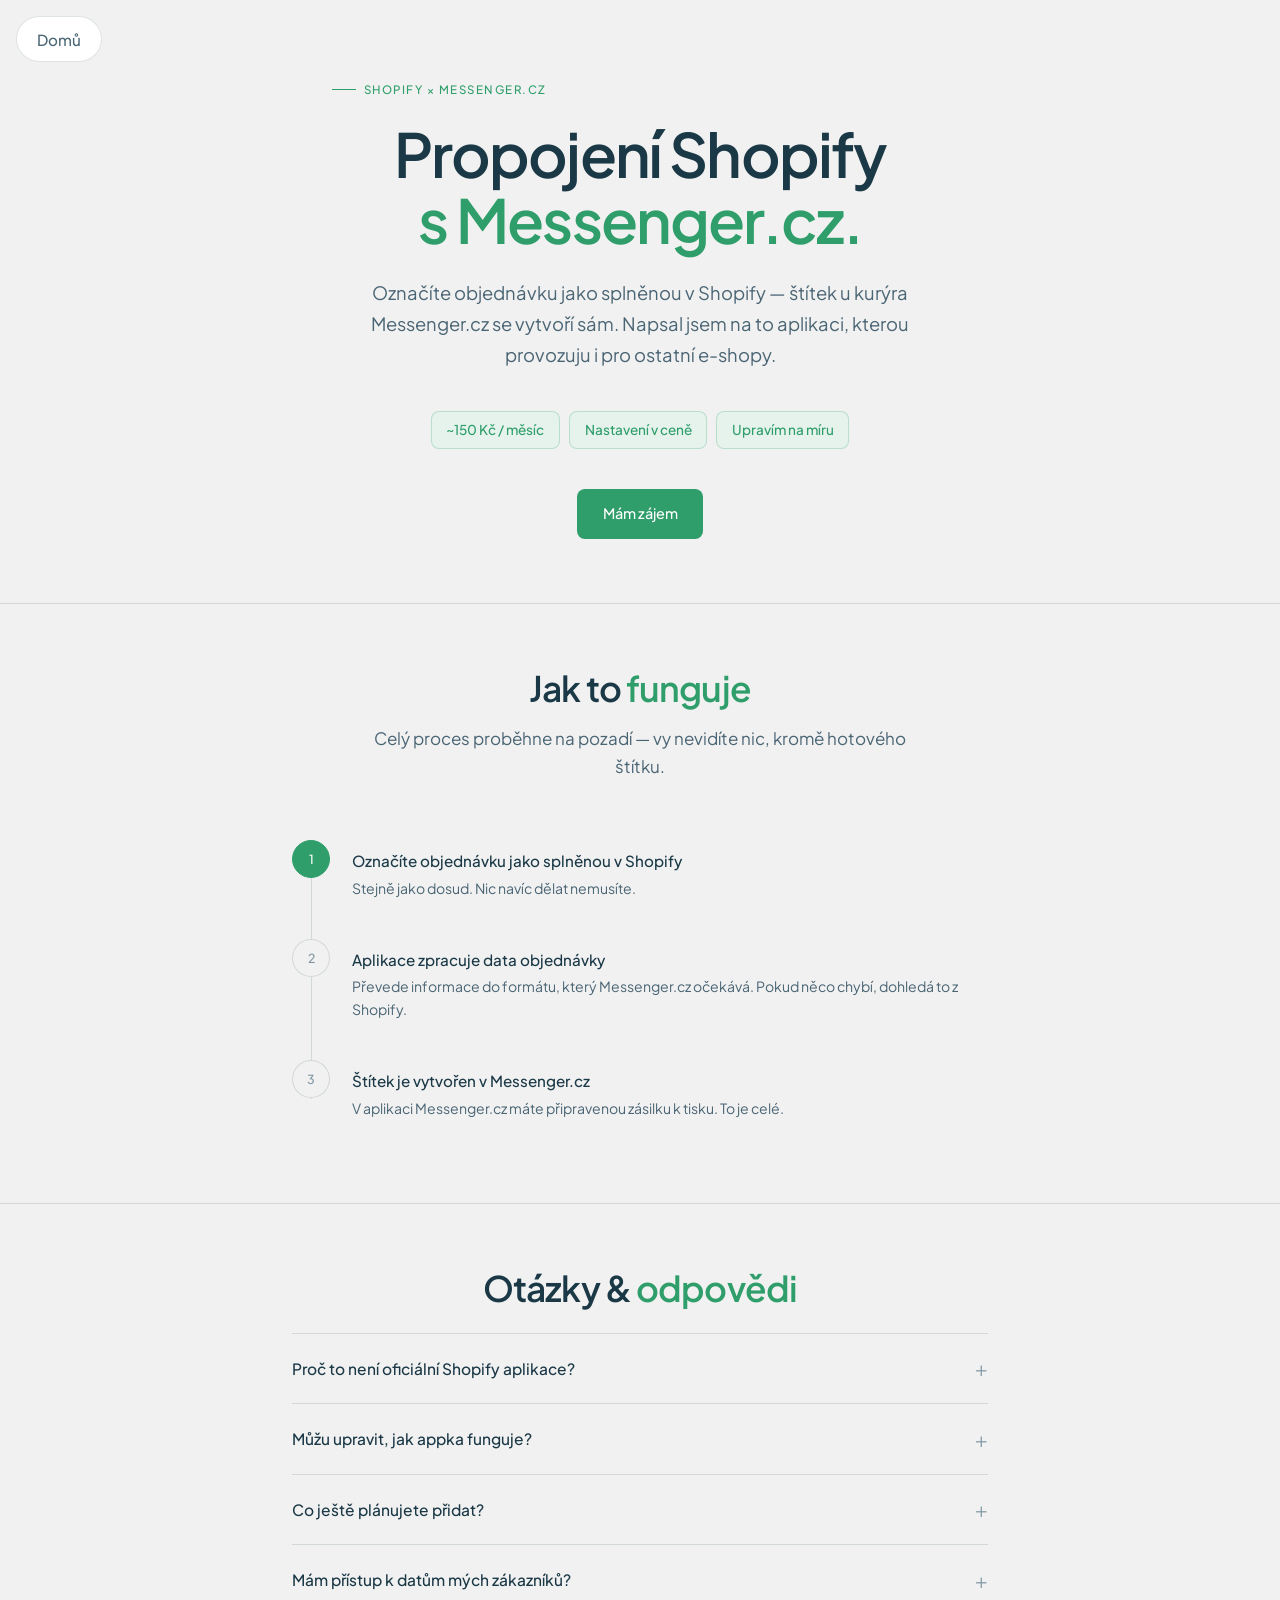
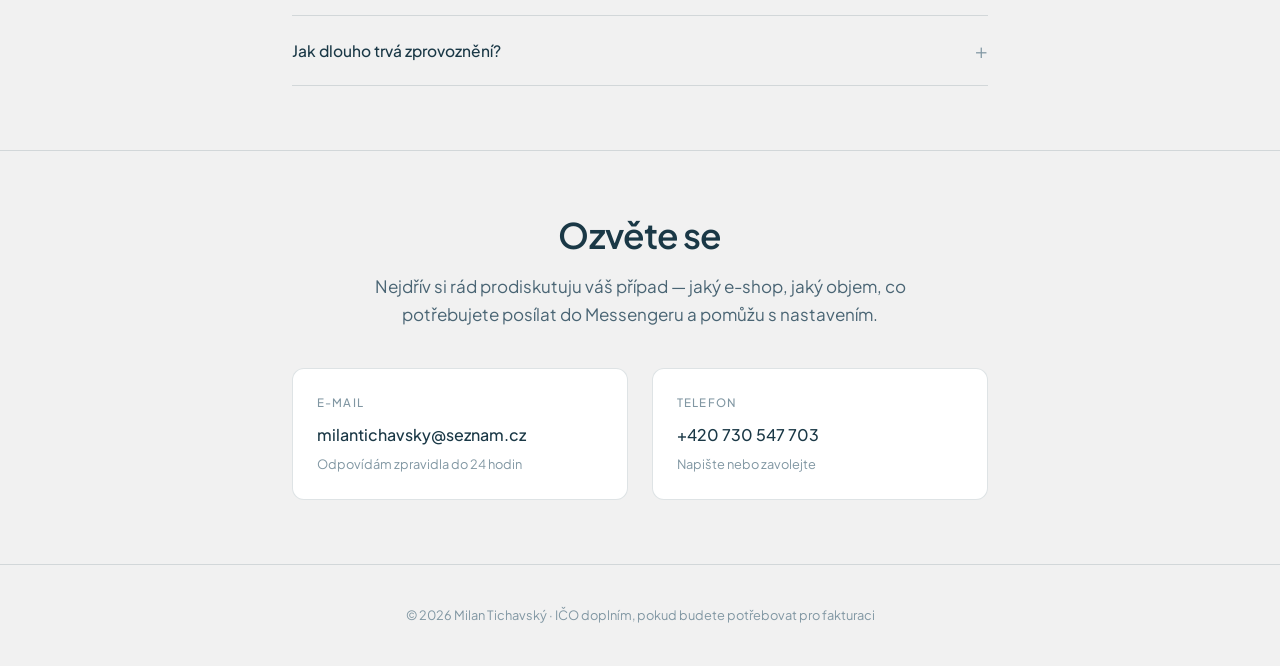
==== commit 28abdd03: "Add small football forecast, blog-style English home, shared restyle Co-Authored-By: Claude Sonnet 5" ====
--- a/integrace-messenger/index.html
+++ b/integrace-messenger/index.html
@@ -46,7 +46,7 @@
 
   <link rel="preconnect" href="https://fonts.googleapis.com" />
   <link rel="preconnect" href="https://fonts.gstatic.com" crossorigin />
-  <link href="https://fonts.googleapis.com/css2?family=Fraunces:ital,opsz,wght@0,9..144,300;0,9..144,600;1,9..144,300&family=Instrument+Sans:wght@400;500&display=swap" rel="stylesheet" />
+  <link href="https://fonts.googleapis.com/css2?family=Plus+Jakarta+Sans:wght@400;500;600;700&display=swap" rel="stylesheet" />
   <link rel="stylesheet" href="../style.css" />
 </head>
 <body>
--- a/style.css
+++ b/style.css
@@ -1,21 +1,23 @@
 *, *::before, *::after { box-sizing: border-box; margin: 0; padding: 0; }
 
 :root {
-  --bg: #f7f5f0;
+  --bg: #f1f1f1;
   --surface: #ffffff;
-  --ink: #1a1814;
-  --ink2: #5a564e;
-  --ink3: #9e9a91;
-  --accent: #e03d1e;
-  --accent-bg: #fdf1ee;
-  --rule: rgba(26,24,20,0.12);
+  --ink: #1a3846;
+  --ink2: #4a6574;
+  --ink3: #8197a3;
+  --accent: #2f9e6b;
+  --accent-bg: #e6f3ec;
+  --blue: #4f8dce;
+  --rule: rgba(26,56,70,0.14);
+  --font: 'Plus Jakarta Sans', system-ui, -apple-system, 'Segoe UI', sans-serif;
   --max: 760px;
 }
 
 html { scroll-behavior: smooth; }
 
 body {
-  font-family: 'Instrument Sans', sans-serif;
+  font-family: var(--font);
   background: var(--bg);
   color: var(--ink);
   font-size: 17px;
@@ -36,7 +38,7 @@
   padding: 1.25rem 0;
   position: sticky;
   top: 0;
-  background: rgba(247,245,240,0.92);
+  background: rgba(241,241,241,0.92);
   backdrop-filter: blur(8px);
   z-index: 10;
 }
@@ -48,9 +50,9 @@
 }
 
 .nav-logo {
-  font-family: 'Fraunces', serif;
+  font-family: var(--font);
   font-size: 1rem;
-  font-weight: 300;
+  font-weight: 700;
   letter-spacing: -0.01em;
   color: var(--ink);
   text-decoration: none;
@@ -127,7 +129,7 @@
 }
 
 h1 {
-  font-family: 'Fraunces', serif;
+  font-family: var(--font);
   font-size: clamp(2.4rem, 5.5vw, 3.8rem);
   font-weight: 600;
   line-height: 1.08;
@@ -137,8 +139,9 @@
 }
 
 h1 em {
-  font-style: italic;
-  font-weight: 300;
+  font-style: normal;
+  font-weight: 600;
+  color: var(--accent);
 }
 
 .hero-sub {
@@ -160,7 +163,7 @@
   display: inline-flex;
   align-items: center;
   background: var(--accent-bg);
-  border: 1.5px solid rgba(224,61,30,0.2);
+  border: 1.5px solid rgba(47,158,107,0.25);
   border-radius: 8px;
   padding: 0.45rem 0.9rem;
   font-size: 0.85rem;
@@ -176,7 +179,7 @@
 }
 
 .btn-primary {
-  font-family: 'Instrument Sans', sans-serif;
+  font-family: var(--font);
   font-size: 0.9rem;
   font-weight: 500;
   color: #fff;
@@ -210,7 +213,7 @@
 }
 
 h2 {
-  font-family: 'Fraunces', serif;
+  font-family: var(--font);
   font-size: clamp(1.6rem, 3.5vw, 2.2rem);
   font-weight: 600;
   line-height: 1.15;
@@ -218,7 +221,7 @@
   margin-bottom: 1rem;
 }
 
-h2 em { font-style: italic; font-weight: 300; }
+h2 em { font-style: normal; font-weight: 600; color: var(--accent); }
 
 .section-intro {
   color: var(--ink2);
@@ -465,3 +468,47 @@
   opacity: 1;
   transform: translateY(0);
 }
+
+
+/* ── Blog-style home: dated project list ── */
+.blog-intro { padding: 4.5rem 0 2.5rem; }
+.blog-intro h1 { margin-bottom: 0.75rem; }
+.blog-intro p { color: var(--ink2); font-size: 1.1rem; max-width: 520px; }
+
+.feed { list-style: none; display: flex; flex-direction: column; gap: 2.5rem; padding-bottom: 5rem; }
+
+.feed time {
+  display: block;
+  font-size: 0.78rem;
+  font-weight: 600;
+  letter-spacing: 0.08em;
+  text-transform: uppercase;
+  color: var(--ink3);
+  margin-bottom: 0.7rem;
+}
+
+.entry {
+  display: grid;
+  grid-template-columns: 210px 1fr;
+  gap: 1.5rem;
+  align-items: center;
+  background: var(--surface);
+  border: 1px solid var(--rule);
+  border-radius: 20px;
+  padding: 0.9rem;
+  color: var(--ink);
+  text-decoration: none;
+  transition: transform 0.15s, box-shadow 0.15s;
+}
+
+.entry:hover { transform: translateY(-2px); box-shadow: 0 12px 32px rgba(26,56,70,0.09); }
+.entry .thumb svg { display: block; width: 100%; height: auto; border-radius: 14px; }
+.entry .tag { font-size: 0.72rem; font-weight: 600; letter-spacing: 0.1em; text-transform: uppercase; color: var(--blue); }
+.entry h2 { font-size: 1.4rem; margin: 0.3rem 0 0.4rem; }
+.entry p { color: var(--ink2); font-size: 0.95rem; line-height: 1.55; }
+.entry .more { display: inline-block; margin-top: 0.7rem; font-size: 0.9rem; font-weight: 600; color: var(--accent); }
+
+@media (max-width: 600px) {
+  .entry { grid-template-columns: 1fr; gap: 1rem; padding: 0.8rem 0.8rem 1.2rem; }
+  .entry .body { padding: 0 0.4rem; }
+}
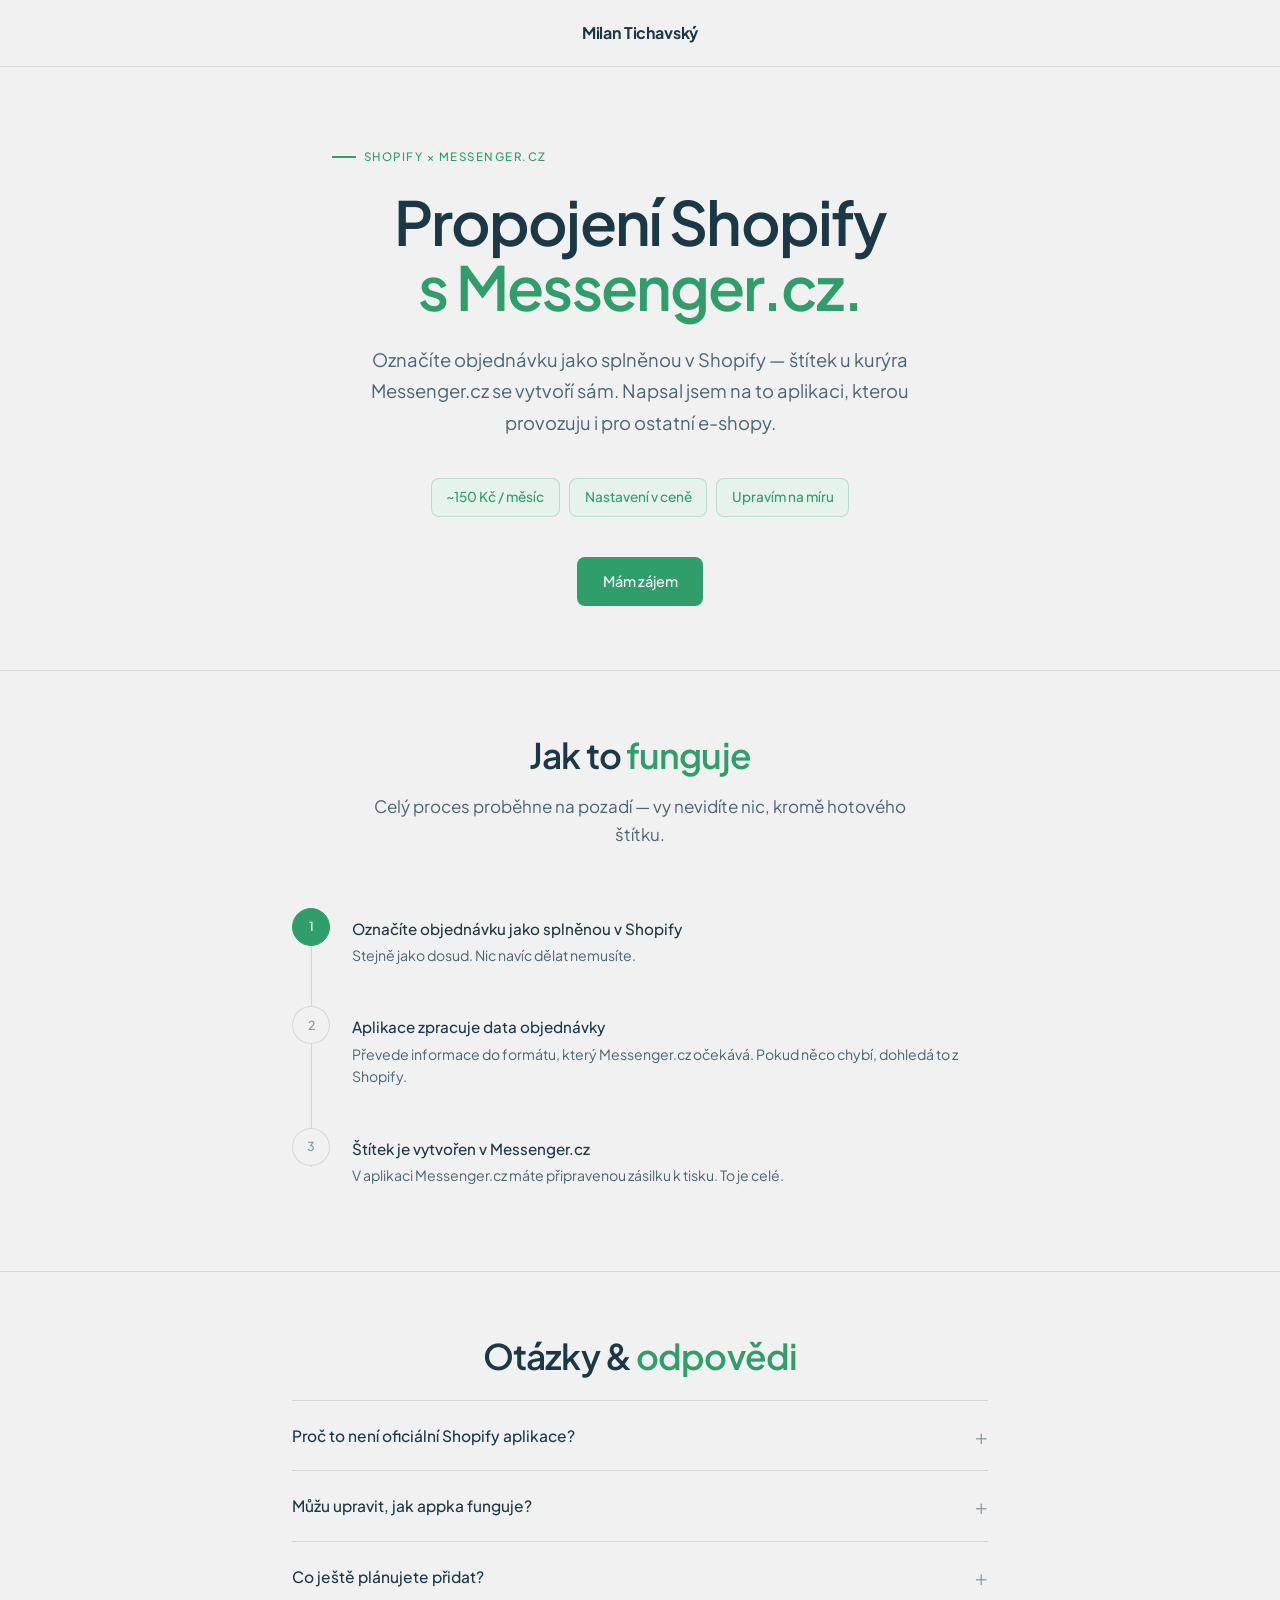
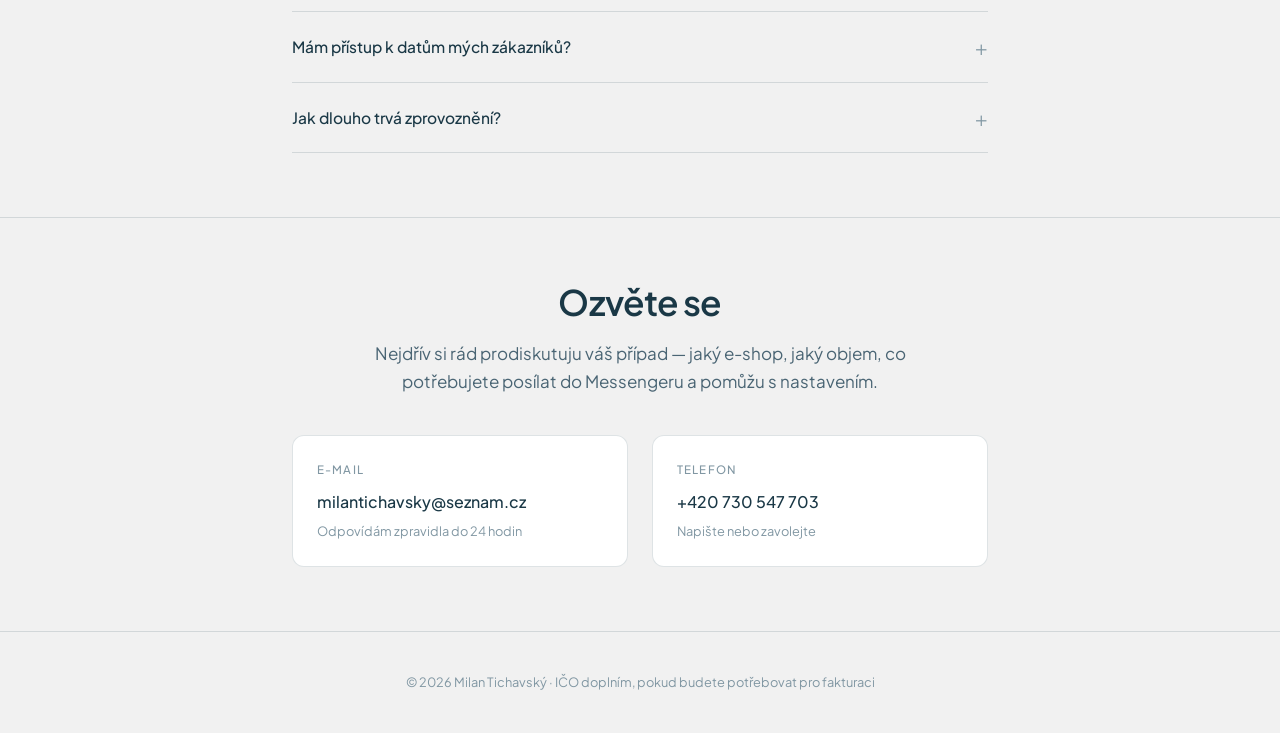
==== commit b198578c: "Name in nav links home; drop Domů buttons Co-Authored-By: Claude Sonnet 5.5 <noreply@anthropic.com>" ====
--- a/integrace-messenger/index.html
+++ b/integrace-messenger/index.html
@@ -50,7 +50,7 @@
   <link rel="stylesheet" href="../style.css" />
 </head>
 <body>
-  <a href="../index.html" class="back-pill" id="backPill">Domů</a>
+  <nav><div class="wrap"><a href="../index.html" class="nav-logo">Milan Tichavský</a></div></nav>
 
   <!-- ── Hero ── -->
   <header class="hero">
@@ -181,12 +181,6 @@
   </footer>
 
   <script>
-    // Back pill — hide after scrolling down a bit
-    const pill = document.getElementById('backPill');
-    window.addEventListener('scroll', () => {
-      pill.classList.toggle('hidden', window.scrollY > 80);
-    }, { passive: true });
-
     // Scroll-triggered fade-in
     const obs = new IntersectionObserver(
       entries => entries.forEach(e => { if (e.isIntersecting) { e.target.classList.add('visible'); obs.unobserve(e.target); } }),
--- a/style.css
+++ b/style.css
@@ -46,7 +46,7 @@
 nav .wrap {
   display: flex;
   align-items: center;
-  justify-content: space-between;
+  justify-content: center;
 }
 
 .nav-logo {
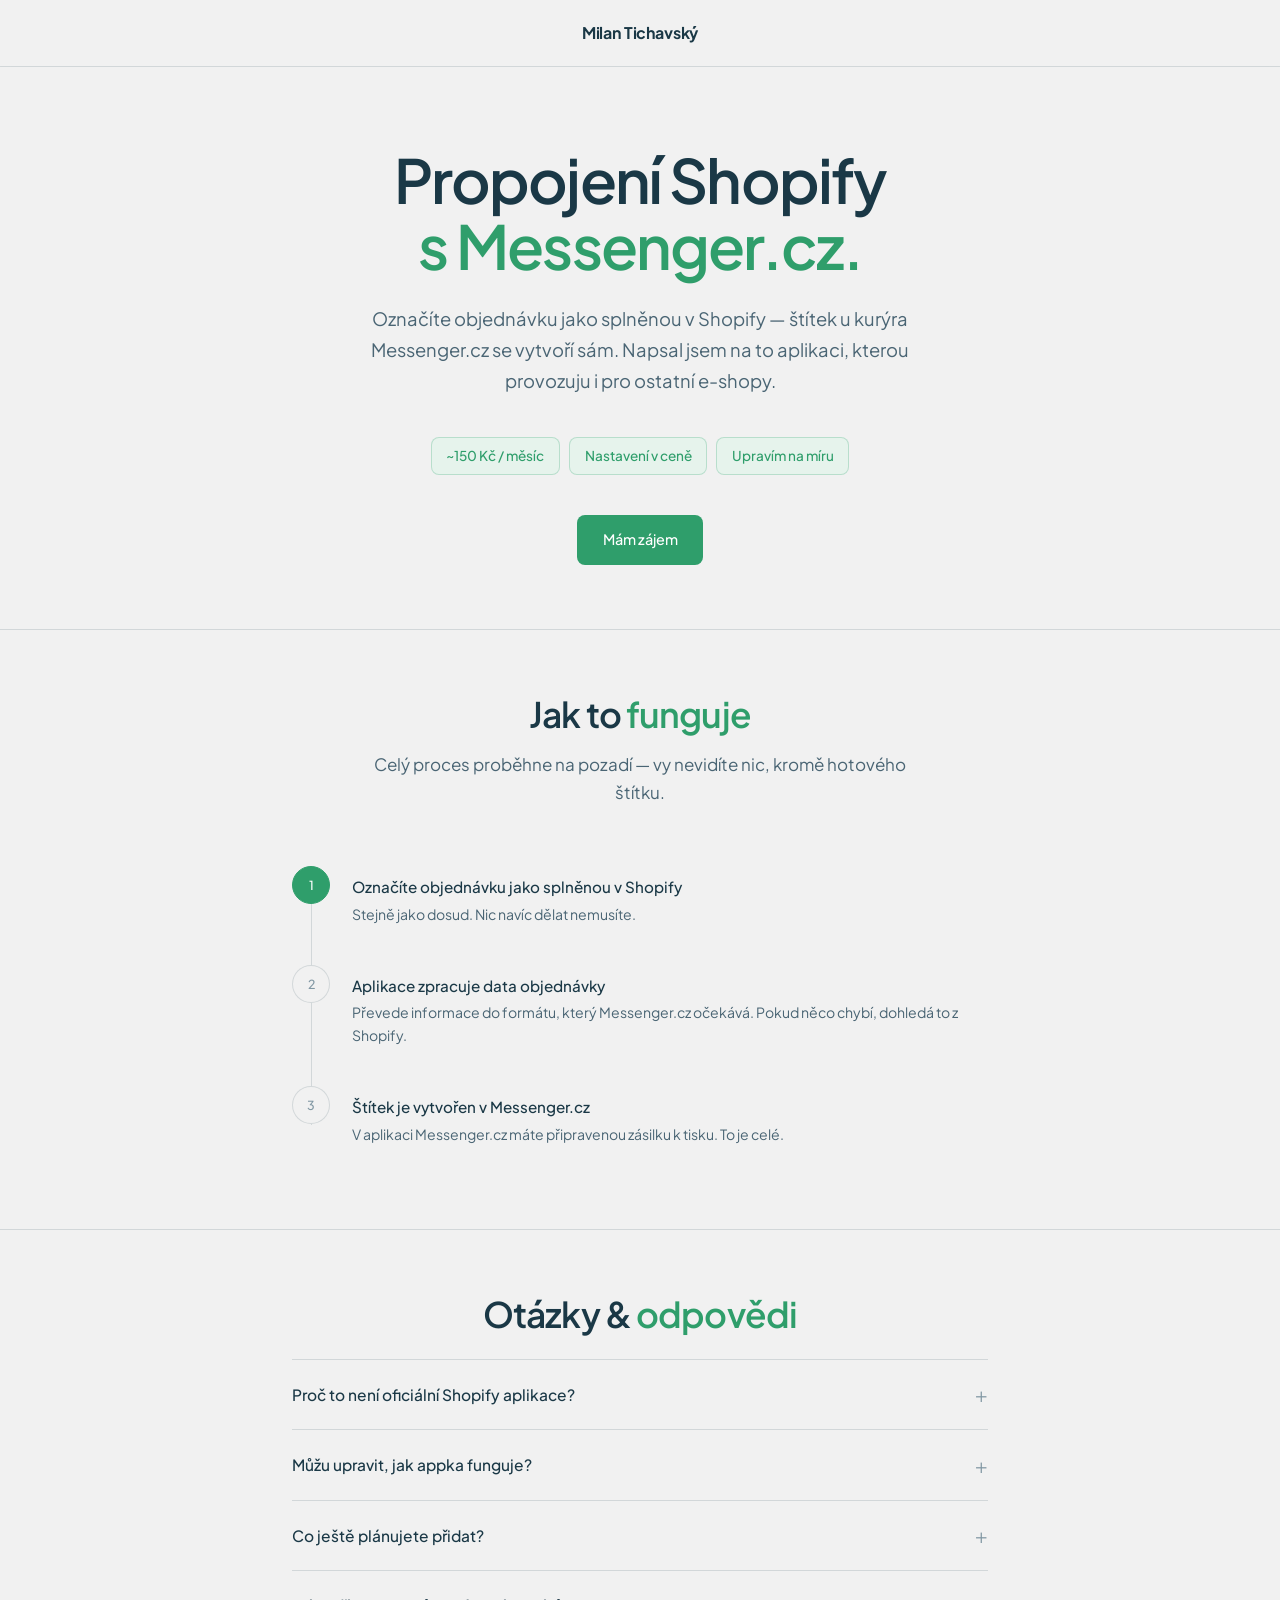
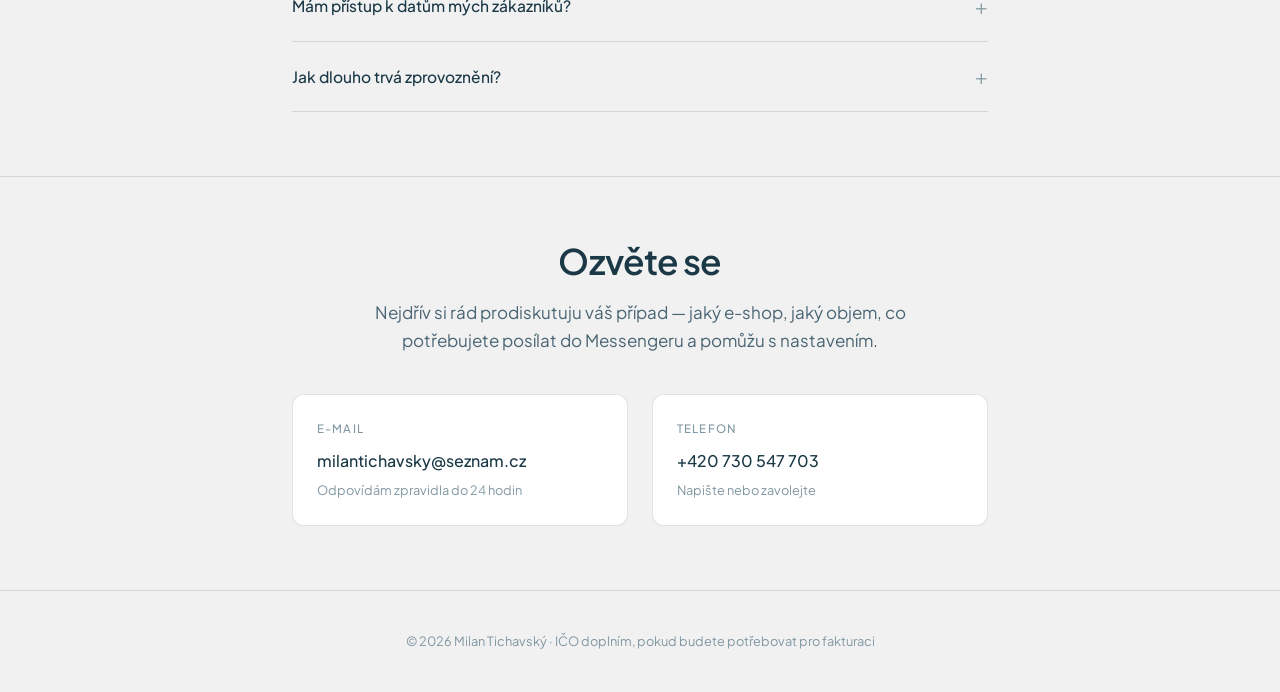
==== commit 79b07509: "Messenger page: drop eyebrow line Co-Authored-By: Claude Sonnet 5.5 <noreply@anthropic.com>" ====
--- a/integrace-messenger/index.html
+++ b/integrace-messenger/index.html
@@ -55,7 +55,6 @@
   <!-- ── Hero ── -->
   <header class="hero">
     <div class="wrap">
-      <p class="eyebrow">Shopify × Messenger.cz</p>
       <h1>Propojení Shopify<br /><em>s Messenger.cz.</em></h1>
       <p class="hero-sub">
         Označíte objednávku jako splněnou v Shopify — štítek u kurýra Messenger.cz
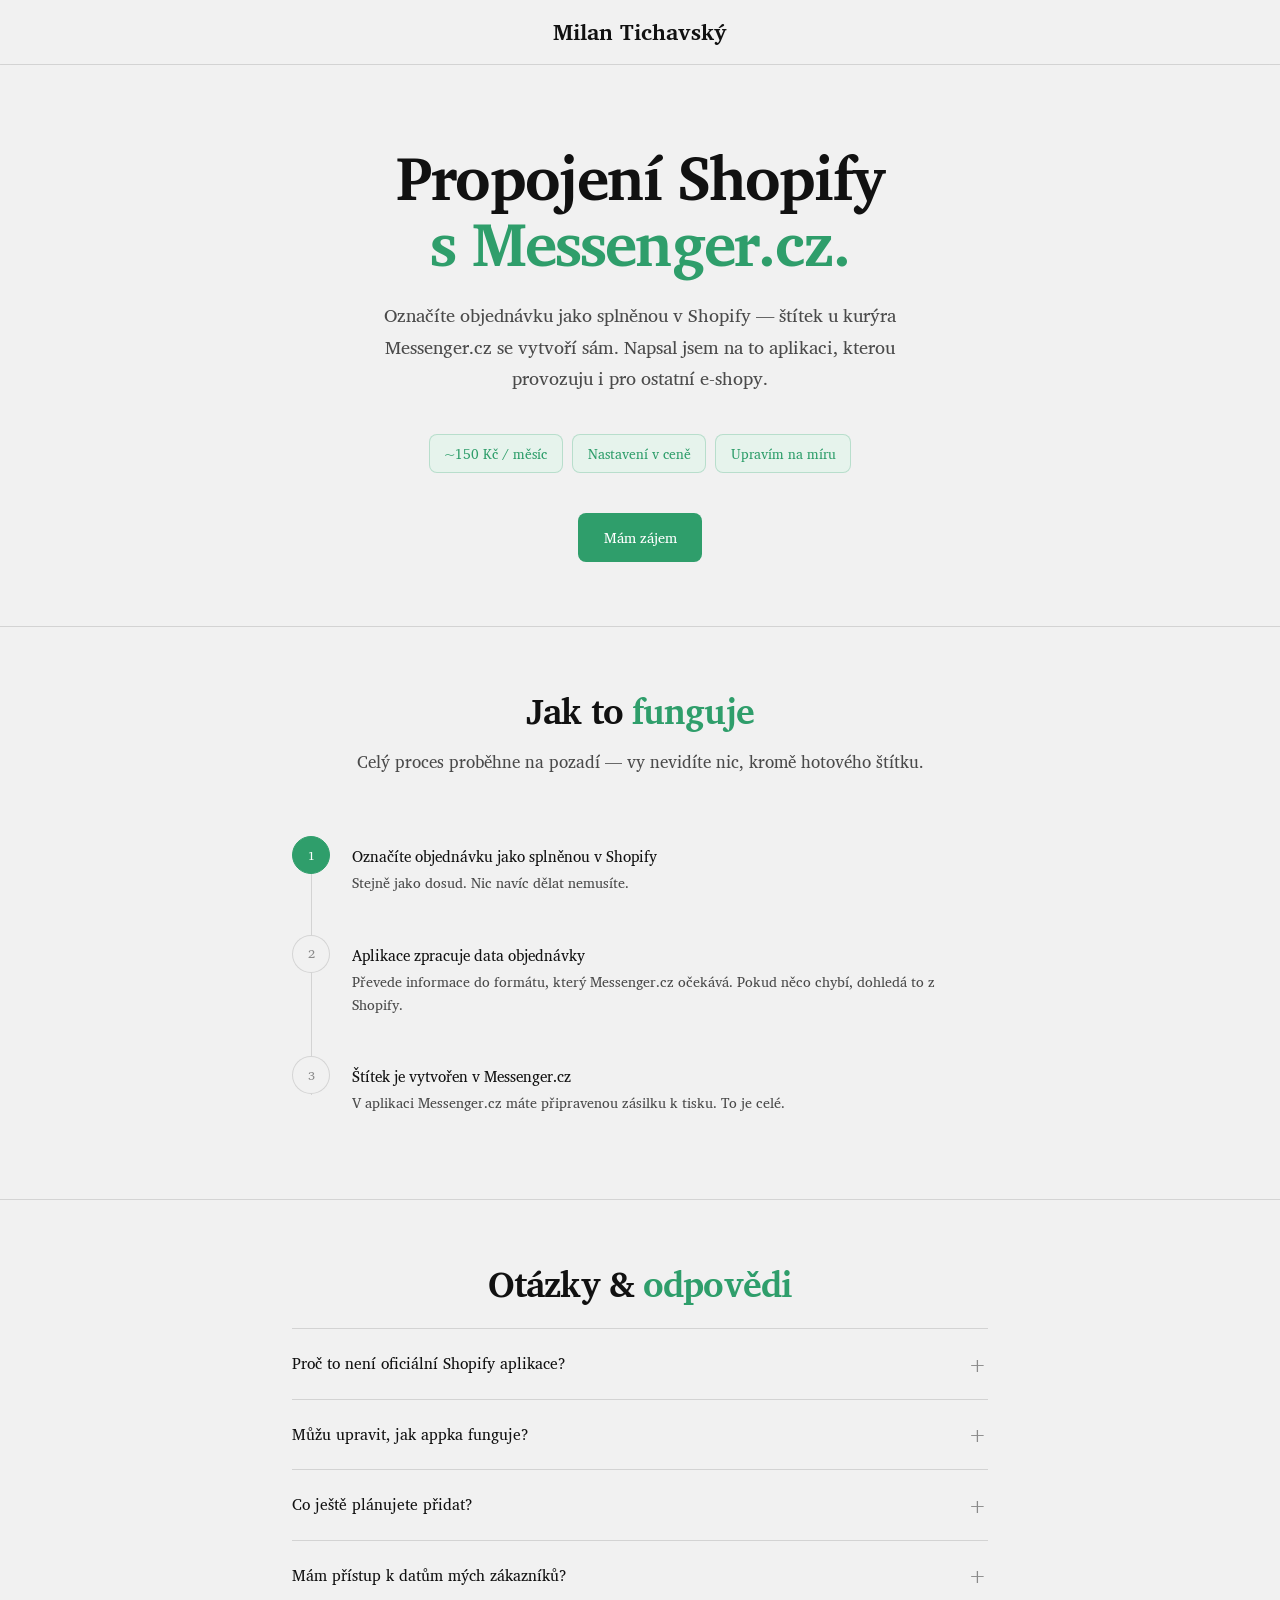
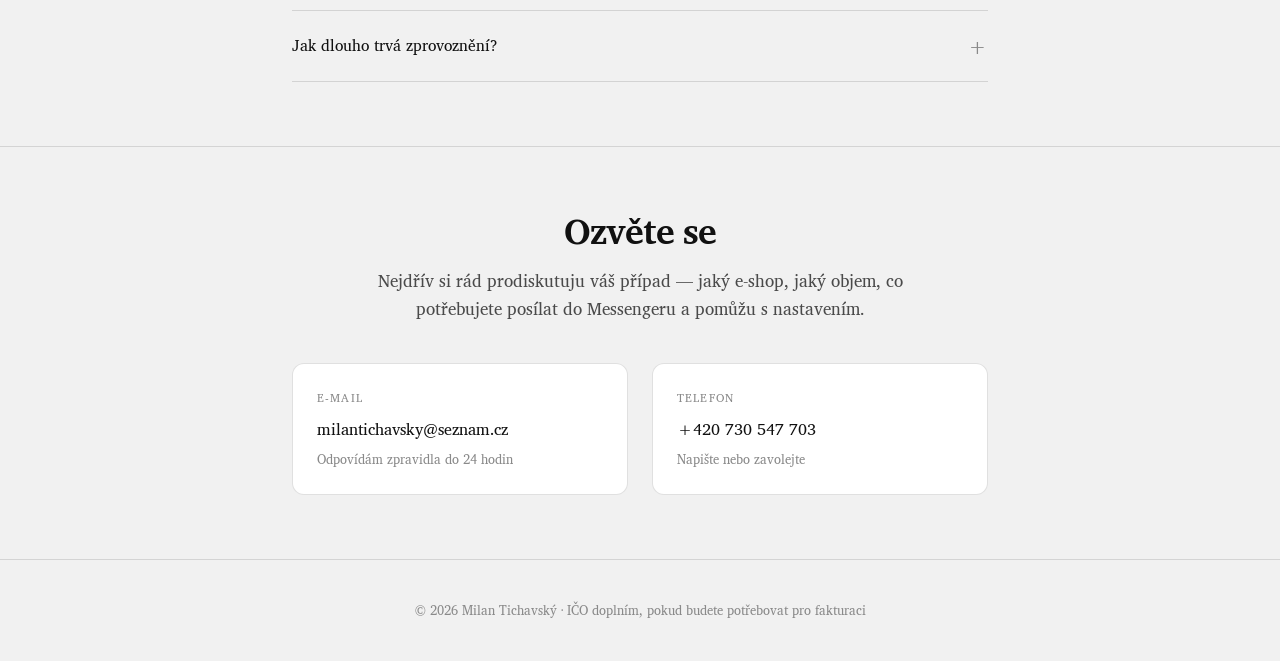
==== commit 2ec23264: "Share one page shell and switch to Charis SIL Every page carried its own copy of the head, top bar a" ====
--- a/integrace-messenger/index.html
+++ b/integrace-messenger/index.html
@@ -3,7 +3,6 @@
 <head>
   <meta charset="UTF-8" />
   <meta name="viewport" content="width=device-width, initial-scale=1.0" />
-
   <title>Shopify × Messenger.cz integrace | Automatické štítky pro váš e-shop</title>
   <meta name="description" content="Propojte Shopify s Messenger.cz bez kompromisů. Při splnění objednávky se štítek vytvoří automaticky. Nastavení, podpora a provoz za ~150 Kč/měsíc." />
   <meta name="author" content="Milan Tichavský" />
@@ -43,14 +42,17 @@
     "areaServed": "CZ"
   }
   </script>
-
   <link rel="preconnect" href="https://fonts.googleapis.com" />
   <link rel="preconnect" href="https://fonts.gstatic.com" crossorigin />
-  <link href="https://fonts.googleapis.com/css2?family=Plus+Jakarta+Sans:wght@400;500;600;700&display=swap" rel="stylesheet" />
+  <link href="https://fonts.googleapis.com/css2?family=Charis+SIL:ital,wght@0,400;0,700;1,400;1,700&amp;display=swap" rel="stylesheet" />
   <link rel="stylesheet" href="../style.css" />
 </head>
 <body>
-  <nav><div class="wrap"><a href="../index.html" class="nav-logo">Milan Tichavský</a></div></nav>
+  <nav>
+    <div class="wrap">
+      <a href="../index.html" class="nav-logo">Milan Tichavský</a>
+    </div>
+  </nav>
 
   <!-- ── Hero ── -->
   <header class="hero">
@@ -172,7 +174,6 @@
     </div>
   </section>
 
-  <!-- ── Footer ── -->
   <footer>
     <div class="wrap">
       <p>&copy; 2026 Milan Tichavský · IČO doplním, pokud budete potřebovat pro fakturaci</p>
--- a/style.css
+++ b/style.css
@@ -3,14 +3,14 @@
 :root {
   --bg: #f1f1f1;
   --surface: #ffffff;
-  --ink: #1a3846;
-  --ink2: #4a6574;
-  --ink3: #8197a3;
+  --ink: #111111;
+  --ink2: #4a4a4a;
+  --ink3: #8a8a8a;
   --accent: #2f9e6b;
   --accent-bg: #e6f3ec;
   --blue: #4f8dce;
-  --rule: rgba(26,56,70,0.14);
-  --font: 'Plus Jakarta Sans', system-ui, -apple-system, 'Segoe UI', sans-serif;
+  --rule: rgba(0,0,0,0.12);
+  --font: 'Charis SIL', Charis, Georgia, 'Times New Roman', serif;
   --max: 760px;
 }
 
@@ -35,7 +35,7 @@
 /* ── Nav ── */
 nav {
   border-bottom: 1px solid var(--rule);
-  padding: 1.25rem 0;
+  padding: 0.85rem 0;
   position: sticky;
   top: 0;
   background: rgba(241,241,241,0.92);
@@ -51,9 +51,8 @@
 
 .nav-logo {
   font-family: var(--font);
-  font-size: 1rem;
+  font-size: 1.4rem;
   font-weight: 700;
-  letter-spacing: -0.01em;
   color: var(--ink);
   text-decoration: none;
 }
@@ -471,9 +470,8 @@
 
 
 /* ── Blog-style home: dated project list ── */
-.blog-intro { padding: 4.5rem 0 2.5rem; }
-.blog-intro h1 { margin-bottom: 0.75rem; }
-.blog-intro p { color: var(--ink2); font-size: 1.1rem; max-width: 520px; }
+.blog-intro { padding: 2rem 0 1.75rem; }
+.blog-intro h1 { font-size: clamp(1.9rem, 4.5vw, 2.6rem); font-weight: 500; font-style: italic; margin-bottom: 0.9rem; }
 
 .feed { list-style: none; display: flex; flex-direction: column; gap: 2.5rem; padding-bottom: 5rem; }
 
@@ -483,32 +481,27 @@
   font-weight: 600;
   letter-spacing: 0.08em;
   text-transform: uppercase;
-  color: var(--ink3);
+  color: var(--ink);
   margin-bottom: 0.7rem;
 }
 
 .entry {
   display: grid;
-  grid-template-columns: 210px 1fr;
+  grid-template-columns: 260px 1fr;
   gap: 1.5rem;
   align-items: center;
-  background: var(--surface);
-  border: 1px solid var(--rule);
-  border-radius: 20px;
-  padding: 0.9rem;
-  color: var(--ink);
-  text-decoration: none;
-  transition: transform 0.15s, box-shadow 0.15s;
-}
-
-.entry:hover { transform: translateY(-2px); box-shadow: 0 12px 32px rgba(26,56,70,0.09); }
-.entry .thumb svg { display: block; width: 100%; height: auto; border-radius: 14px; }
+  color: var(--ink);
+  text-decoration: none;
+}
+
+.entry .thumb svg, .entry .thumb img { display: block; width: 100%; height: auto; border-radius: 14px; transition: transform 0.2s; }
+.entry:hover .thumb svg, .entry:hover .thumb img { transform: translateY(-2px); }
+.entry:hover h2 { text-decoration: underline; text-underline-offset: 4px; text-decoration-thickness: 2px; }
 .entry .tag { font-size: 0.72rem; font-weight: 600; letter-spacing: 0.1em; text-transform: uppercase; color: var(--blue); }
 .entry h2 { font-size: 1.4rem; margin: 0.3rem 0 0.4rem; }
 .entry p { color: var(--ink2); font-size: 0.95rem; line-height: 1.55; }
 .entry .more { display: inline-block; margin-top: 0.7rem; font-size: 0.9rem; font-weight: 600; color: var(--accent); }
 
 @media (max-width: 600px) {
-  .entry { grid-template-columns: 1fr; gap: 1rem; padding: 0.8rem 0.8rem 1.2rem; }
-  .entry .body { padding: 0 0.4rem; }
-}
+  .entry { grid-template-columns: 1fr; gap: 1rem; }
+}
